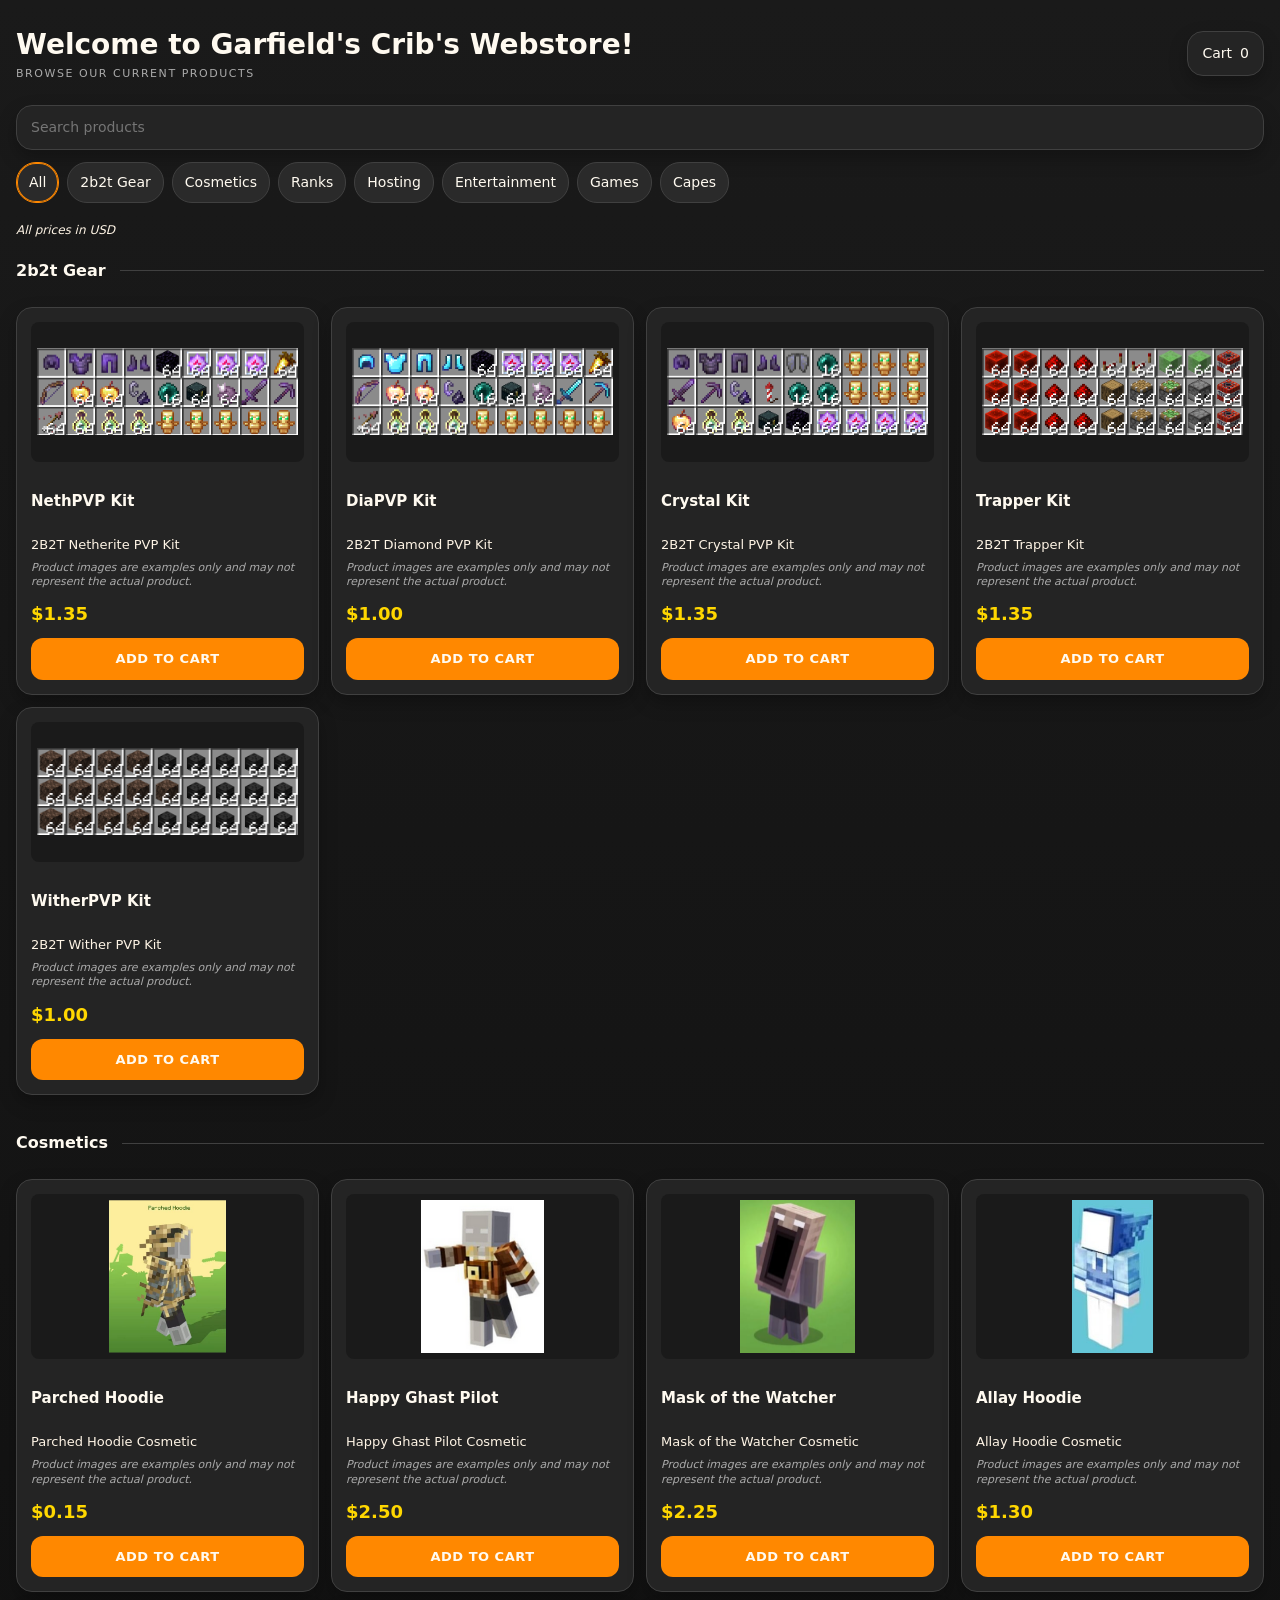
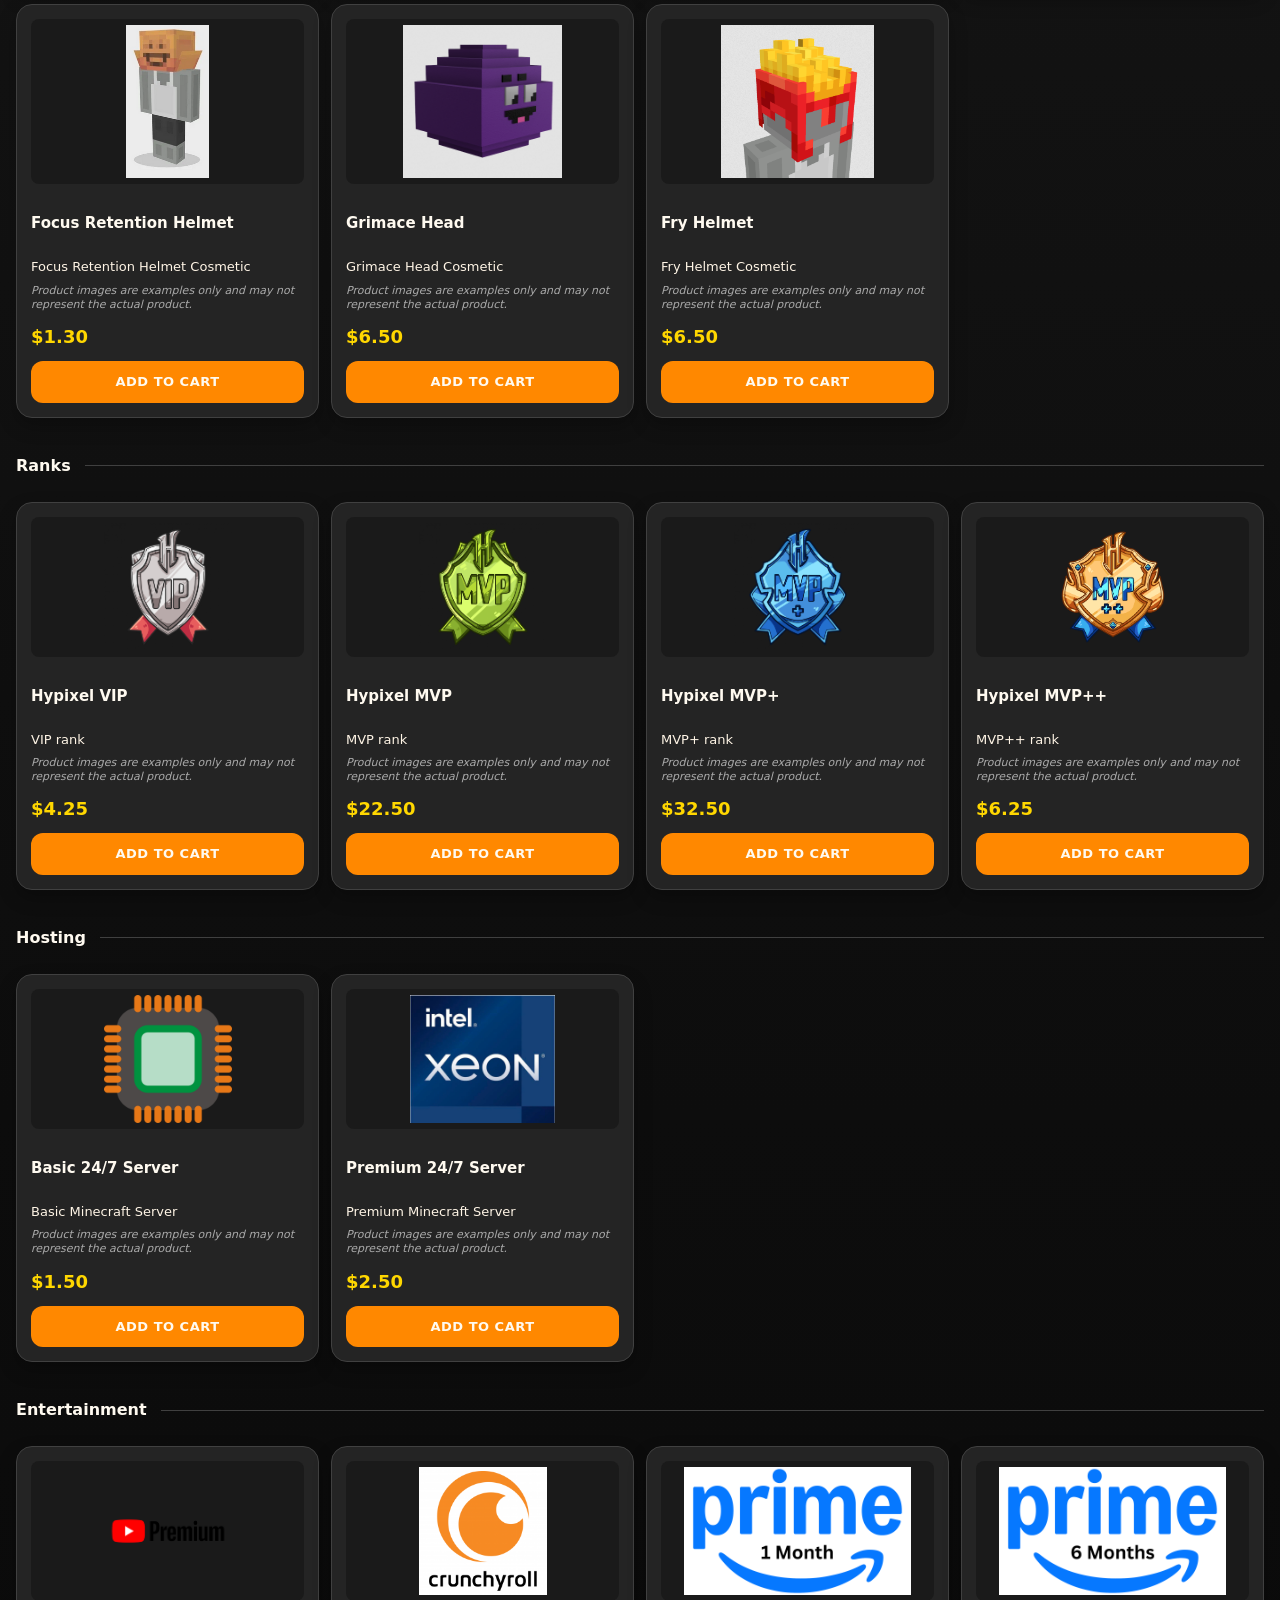
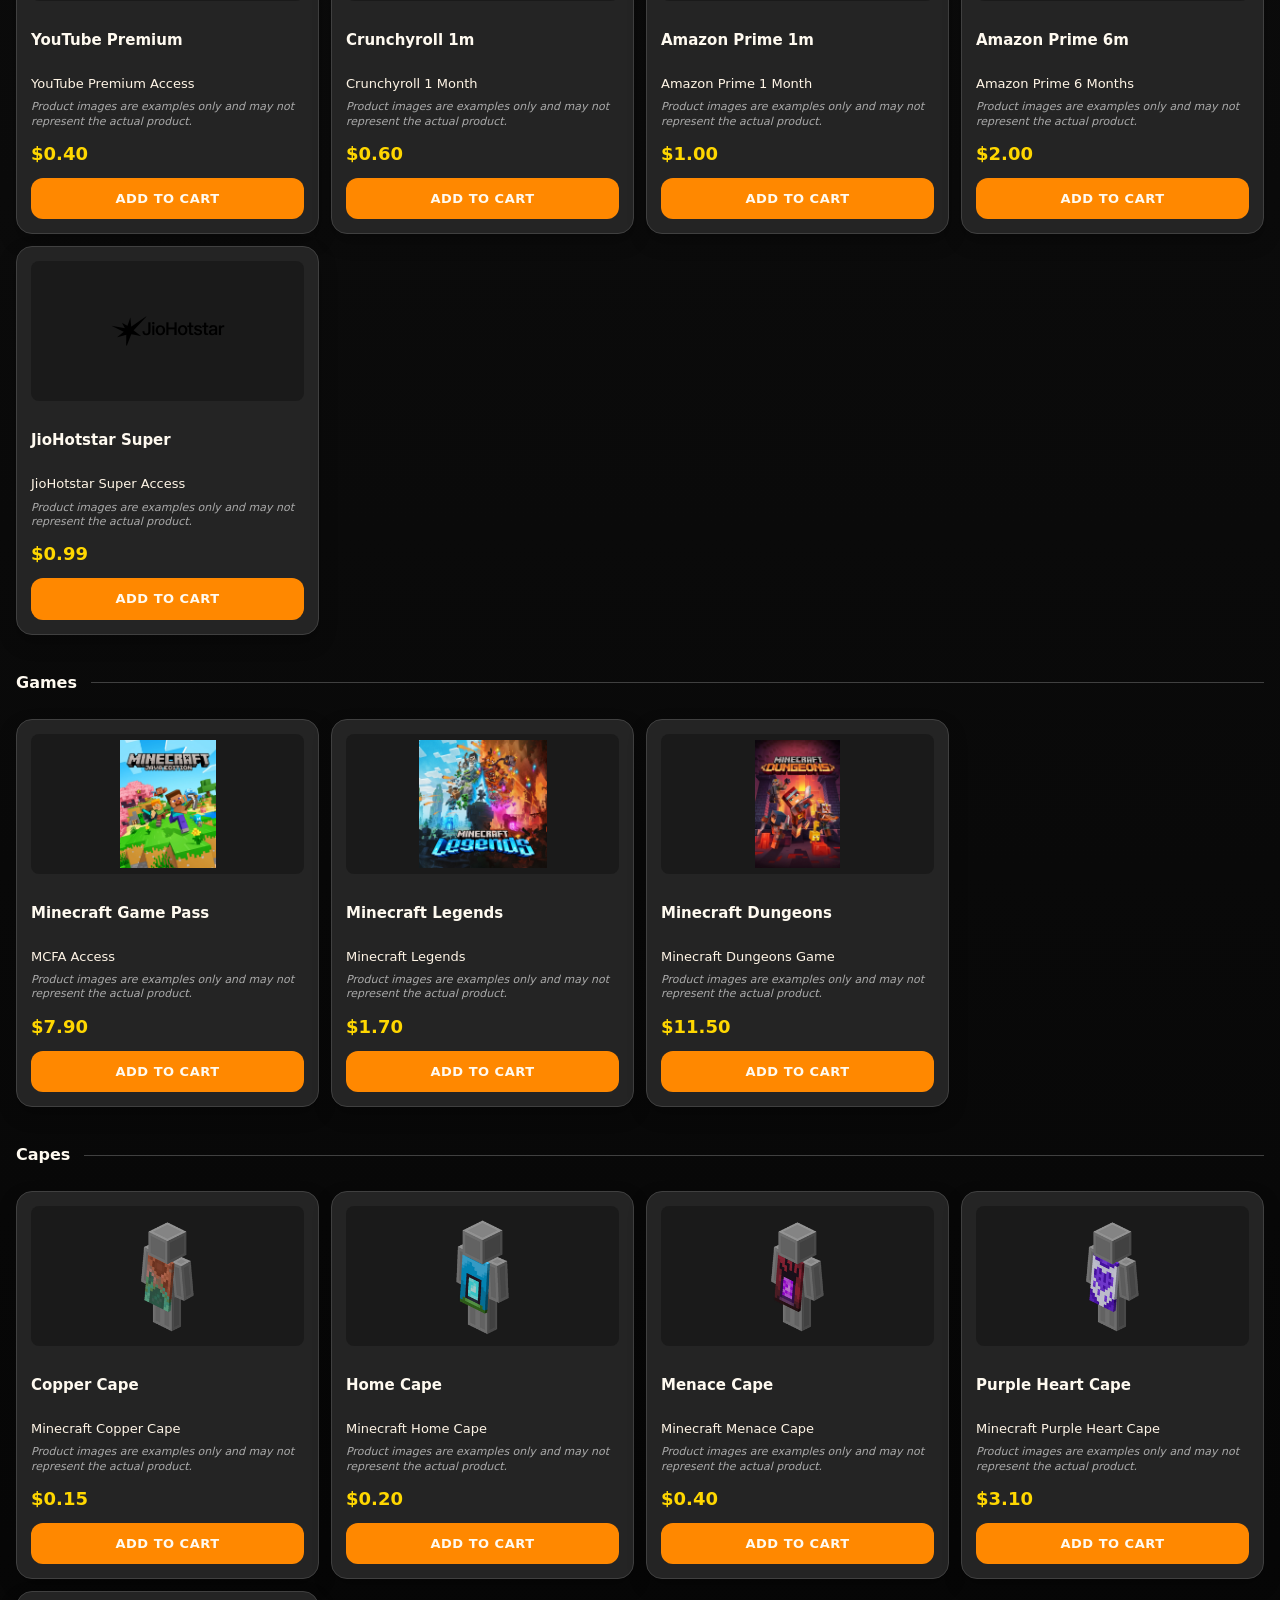
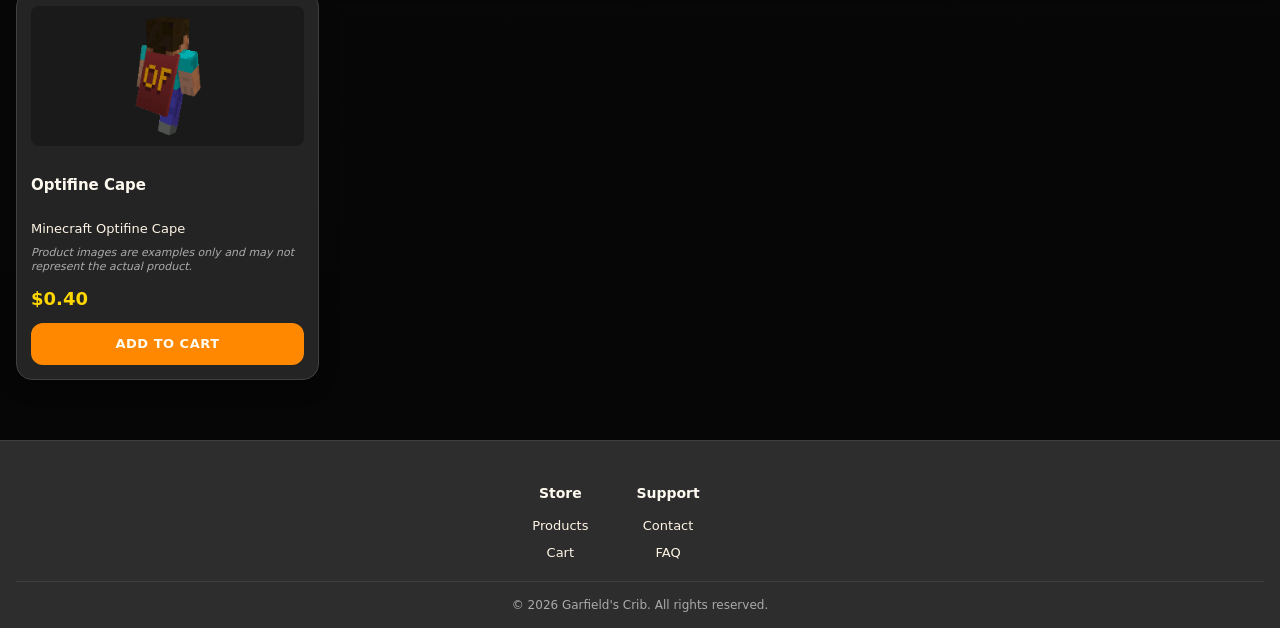
==== index.html @ 1a78ea37 "initial commit" ====
<!doctype html>
<html lang="en">
<head>
<meta charset="utf-8">
<meta name="viewport" content="width=device-width,initial-scale=1">
<title>Garfield's Crib Webstore</title>
<link rel="stylesheet" href="styles.css">
<script defer src="app.js"></script>
</head>
<body data-page="products">
<header class="top">
<div>
<h1>Welcome to Garfield's Crib's Webstore!</h1>
<p class="eyebrow">Browse Our Current Products</p>
</div>
<a class="btn" href="cart.html">Cart <span id="cartCount">0</span></a>
</header>
<main class="page">
<section class="controls">
<input id="q" type="search" placeholder="Search products">
<div id="cats" class="cats"></div>
</section>
<p class="currency-note">All prices in USD</p>
<section id="grid" class="grid"></section>
</main>
<footer class="footer">
<div class="footer-content">
<div class="footer-col">
<h3>Store</h3>
<a href="index.html">Products</a>
<a href="cart.html">Cart</a>
</div>
<div class="footer-col">
<h3>Support</h3>
<a href="contact.html">Contact</a>
<a href="faq.html">FAQ</a>
</div>
<div class="footer-col">
</div>
</div>
<div class="footer-bottom">
<p>&copy; 2026 Garfield's Crib. All rights reserved.</p>
</div>
</footer>
</body>
</html>
---- styles.css ----
:root {
  --orange: #FF8800;
  --orange-hot: #FFAA00;
  --amber: #FFD700;
  --cream: #FFFAF0;
  --cream-dark: #FFF5E6;
  --brown: #1A1A1A;
  --brown-mid: #2D2D2D;
  --brown-light: #404040;
  --ink: #0D0D0D;
  --card: #242424;
  --line: #404040;
  --text: var(--cream);
  --muted: #AAAAAA;
  --accent: var(--orange);
  --accent2: var(--amber);
  --shadow: 0 8px 18px #00000040;
}

* {
  box-sizing: border-box;
}

html, body {
  margin: 0;
  min-height: 100%;
}

body {
  font: 14px/1.5 system-ui, -apple-system, Segoe UI, Roboto, sans-serif;
  color: var(--text);
  background: linear-gradient(180deg, #1a1a1a 0, #0d0d0d 50%, #050505 100%);
  overflow-x: hidden;
}

a {
  color: inherit;
  text-decoration: none;
}

button, input {
  font: inherit;
}

body, body * {
  cursor: url('public/images/cursor.png') 0 0, auto;
}

.top, .page {
  width: min(1400px, calc(100% - 32px));
  margin: auto;
}

.top {
  display: flex;
  justify-content: space-between;
  gap: 12px;
  align-items: center;
  padding: 24px 0 12px;
}

.eyebrow, .meta {
  margin: 0;
  color: var(--muted);
  text-transform: uppercase;
  letter-spacing: .14em;
  font-size: 11px;
}

h1, h2, p {
  margin: 0;
}

.btn, input, .card, .panel {
  border: 1px solid var(--line);
  background: var(--card);
  box-shadow: var(--shadow);
  border-radius: 16px;
}

.btn, input {
  padding: 11px 14px;
}

.btn {
  display: inline-flex;
  align-items: center;
  gap: 8px;
  color: var(--cream);
}

.page {
  padding: 10px 0 28px;
}

.controls {
  display: grid;
  gap: 12px;
  margin-bottom: 18px;
}

.currency-note {
  color: var(--cream-dark);
  font-size: 12px;
  margin: 0 0 12px;
  font-style: italic;
}

input {
  width: 100%;
  outline: 0;
  color: var(--cream);
}

.cats {
  display: flex;
  gap: 8px;
  flex-wrap: wrap;
}

.chip {
  border: 1px solid var(--line);
  background: #2a2a2a;
  color: var(--cream);
  padding: 9px 12px;
  border-radius: 20px;
}

.chip.on {
  background: #2a2a2a;
  color: var(--cream);
  border-color: var(--orange);
  box-shadow: inset 0 0 0 1px var(--orange);
}

.grid {
  display: grid;
  grid-template-columns: 1fr;
  gap: 28px;
  width: 100%;
}

.category-section {
  display: grid;
  gap: 16px;
}

.category-header {
  display: flex;
  align-items: center;
  gap: 14px;
  padding: 8px 0;
}

.category-header h2 {
  font-size: 16px;
  font-weight: 700;
  color: var(--text);
  margin: 0;
  white-space: nowrap;
}

.category-bar {
  flex: 1;
  height: 1px;
  background: var(--line);
}

.category-grid {
  display: grid;
  grid-template-columns: repeat(4, 1fr);
  gap: 12px;
}

.card {
  min-height: 200px;
  padding: 14px;
  display: flex;
  flex-direction: column;
  gap: 11px;
  border-color: var(--brown-light);
}

.card-img {
  width: 100%;
  height: 140px;
  object-fit: contain;
  object-position: center;
  border-radius: 8px;
  margin-bottom: 4px;
  padding: 6px;
  background: #1a1a1a;
}

.cosmetics-card .card-img {
  height: 165px;
}

.tag {
  display: none;
}

.card h3, .title {
  font-size: 15px;
  font-weight: 600;
  line-height: 1.2;
  color: var(--cream);
}

.desc {
  color: var(--cream-dark);
  font-size: 13px;
  line-height: 1.4;
  flex-grow: 1;
}

.card-note {
  color: var(--muted);
  font-size: 11px;
  line-height: 1.3;
  font-style: italic;
  margin: -4px 0 0;
}

.row {
  display: flex;
  justify-content: space-between;
  gap: 10px;
  align-items: center;
  margin-top: auto;
}

.price, .subtotal {
  font-size: 18px;
  font-weight: 700;
  color: var(--amber);
}

.primary, .ghost {
  border: 0;
  border-radius: 12px;
  font-weight: 600;
  font-size: 13px;
  transition: all 0.2s;
}

.primary {
  background: var(--orange);
  color: var(--cream);
  padding: 11px 16px;
  width: 100%;
  text-transform: uppercase;
  letter-spacing: 0.5px;
}

.primary:hover {
  background: var(--orange-hot);
}

.ghost {
  background: transparent;
  color: var(--cream-dark);
  padding: 8px 12px;
  font-size: 13px;
}

.cart-list {
  display: grid;
  gap: 12px;
  margin-top: 14px;
}

.item {
  display: grid;
  gap: 10px;
  padding: 14px;
  border: 1px solid var(--line);
  border-radius: 16px;
  background: #2a2a2a;
}

.item-top, .foot {
  display: flex;
  justify-content: space-between;
  gap: 10px;
  align-items: center;
}

.qty {
  display: flex;
  align-items: center;
  gap: 8px;
}

.qty button {
  width: 28px;
  height: 28px;
  padding: 0;
  border-radius: 999px;
  border: 1px solid var(--line);
  background: #1a1a1a;
  color: var(--cream);
}

.foot {
  margin-top: 16px;
  padding-top: 16px;
  border-top: 1px solid var(--line);
}

.empty {
  padding: 18px;
  border: 1px dashed var(--line);
  border-radius: 16px;
  color: var(--cream-dark);
  text-align: center;
}

.footer {
  background: var(--brown-mid);
  border-top: 1px solid var(--line);
  margin-top: 32px;
  padding: 28px 0 14px;
}

.footer-content {
  width: min(1400px, calc(100% - 32px));
  margin: 0 auto 18px;
  display: flex;
  justify-content: center;
  gap: 48px;
  flex-wrap: wrap;
}

.footer-col {
  display: flex;
  flex-direction: column;
  gap: 8px;
  text-align: center;
  align-items: center;
}

.footer-col h3 {
  font-size: 14px;
  font-weight: 700;
  color: var(--cream);
  margin-bottom: 4px;
}

.footer-col a {
  color: var(--cream-dark);
  text-decoration: none;
  font-size: 13px;
}

.footer-col a:hover {
  color: var(--cream);
}

.footer-bottom {
  width: min(1400px, calc(100% - 32px));
  margin: 0 auto;
  padding-top: 14px;
  border-top: 1px solid var(--line);
  text-align: center;
  color: var(--muted);
  font-size: 12px;
}

@media (max-width: 960px) {
  .category-grid {
    grid-template-columns: repeat(3, 1fr);
  }
}

@media (max-width: 700px) {
  .top, .page {
    width: calc(100% - 20px);
  }

  .top {
    align-items: flex-start;
    flex-direction: column;
    padding: 18px 0 10px;
  }

  .btn {
    width: 100%;
    justify-content: center;
  }

  .controls {
    margin-bottom: 14px;
  }

  .cats {
    gap: 6px;
  }

  .chip {
    padding: 8px 10px;
  }

  .category-grid {
    grid-template-columns: 2fr;
  }

  .card {
    min-height: 0;
  }

  .item {
    padding: 12px;
  }

  .item-top, .foot {
    flex-direction: column;
    align-items: flex-start;
  }

  .qty {
    width: 100%;
    justify-content: space-between;
  }

  .qty button {
    width: 32px;
    height: 32px;
  }

  .foot .primary {
    width: 100%;
  }

  .footer-content {
    gap: 16px;
  }

  .footer-col h3 {
    font-size: 13px;
  }

  .footer-col a {
    font-size: 12px;
  }
}

@media (max-width: 420px) {
  body {
    font-size: 13px;
  }

  .page {
    padding: 8px 0 22px;
  }

  .eyebrow, .meta {
    letter-spacing: .12em;
  }

  .btn, input, .card, .panel, .item, .chip {
    border-radius: 10px;
  }

  input {
    padding: 10px 12px;
  }

  .card {
    padding: 14px;
  }

  .price, .subtotal {
    font-size: 17px;
  }
}
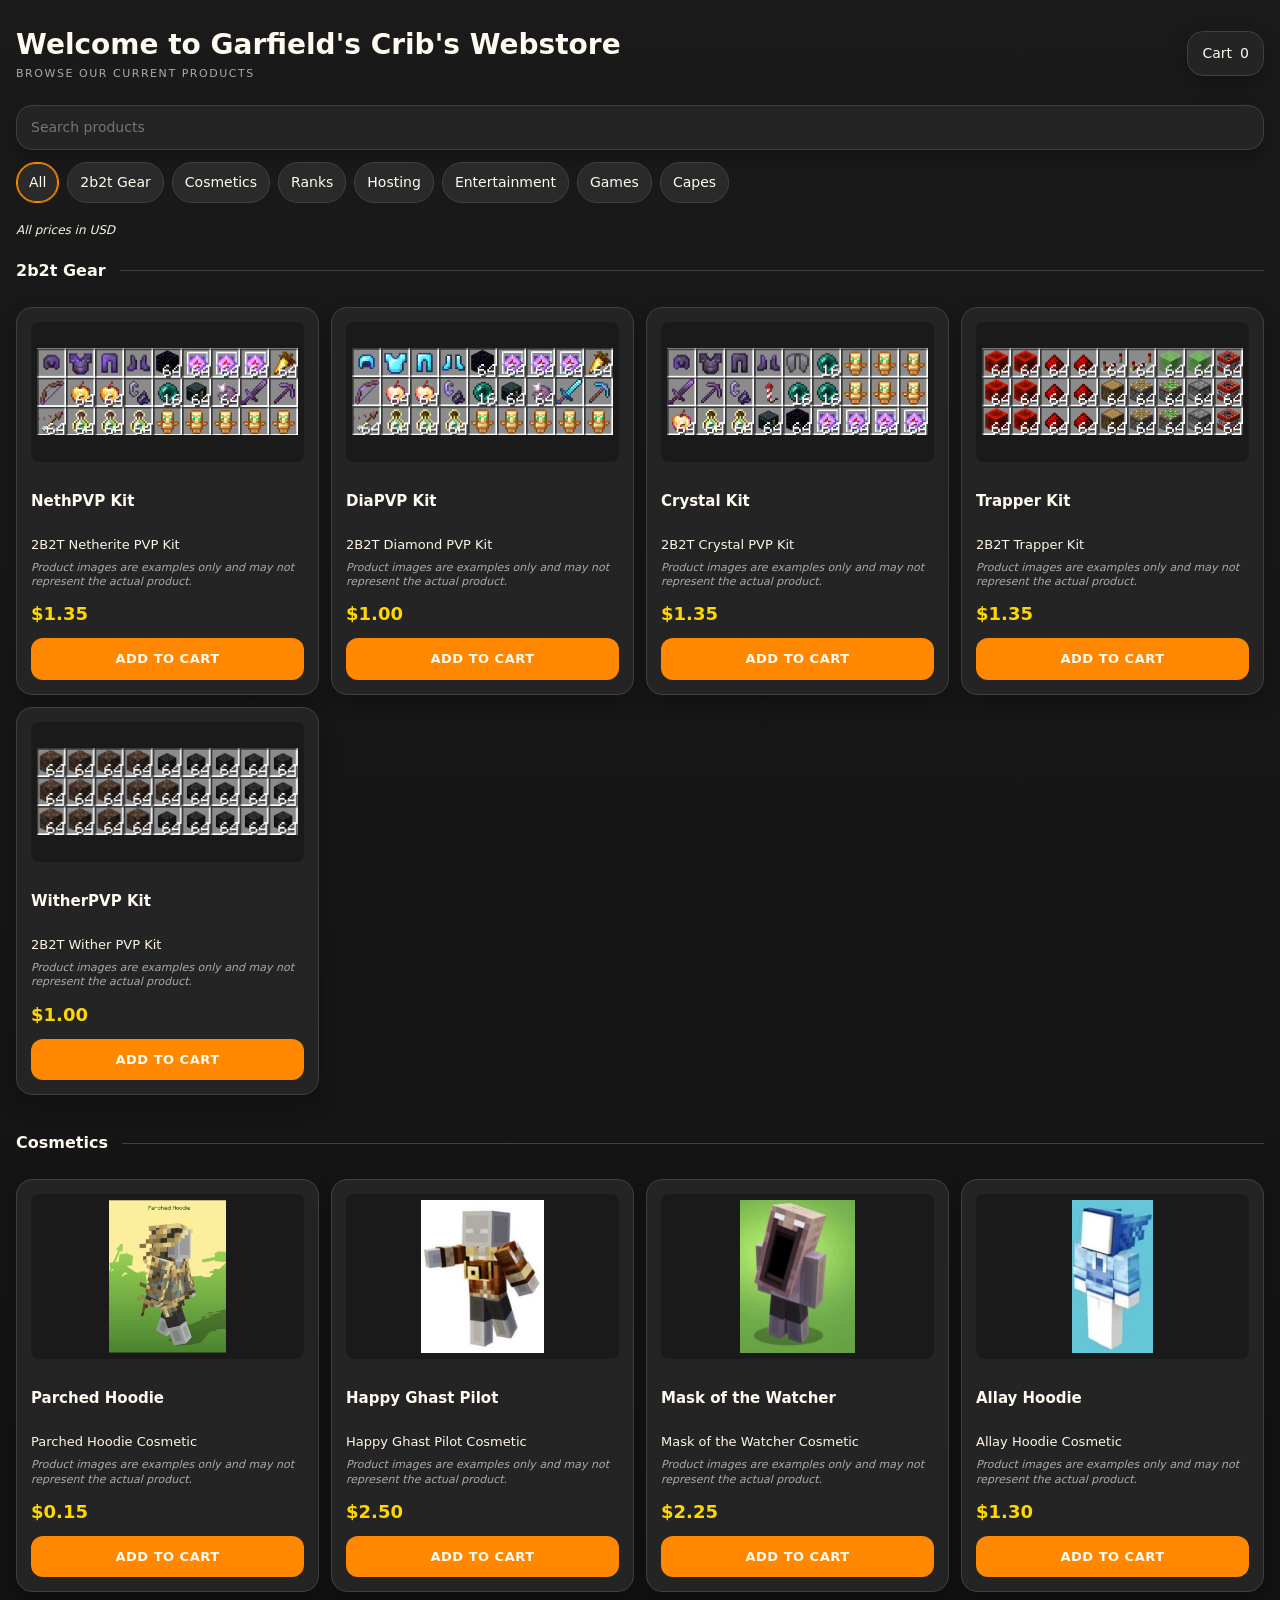
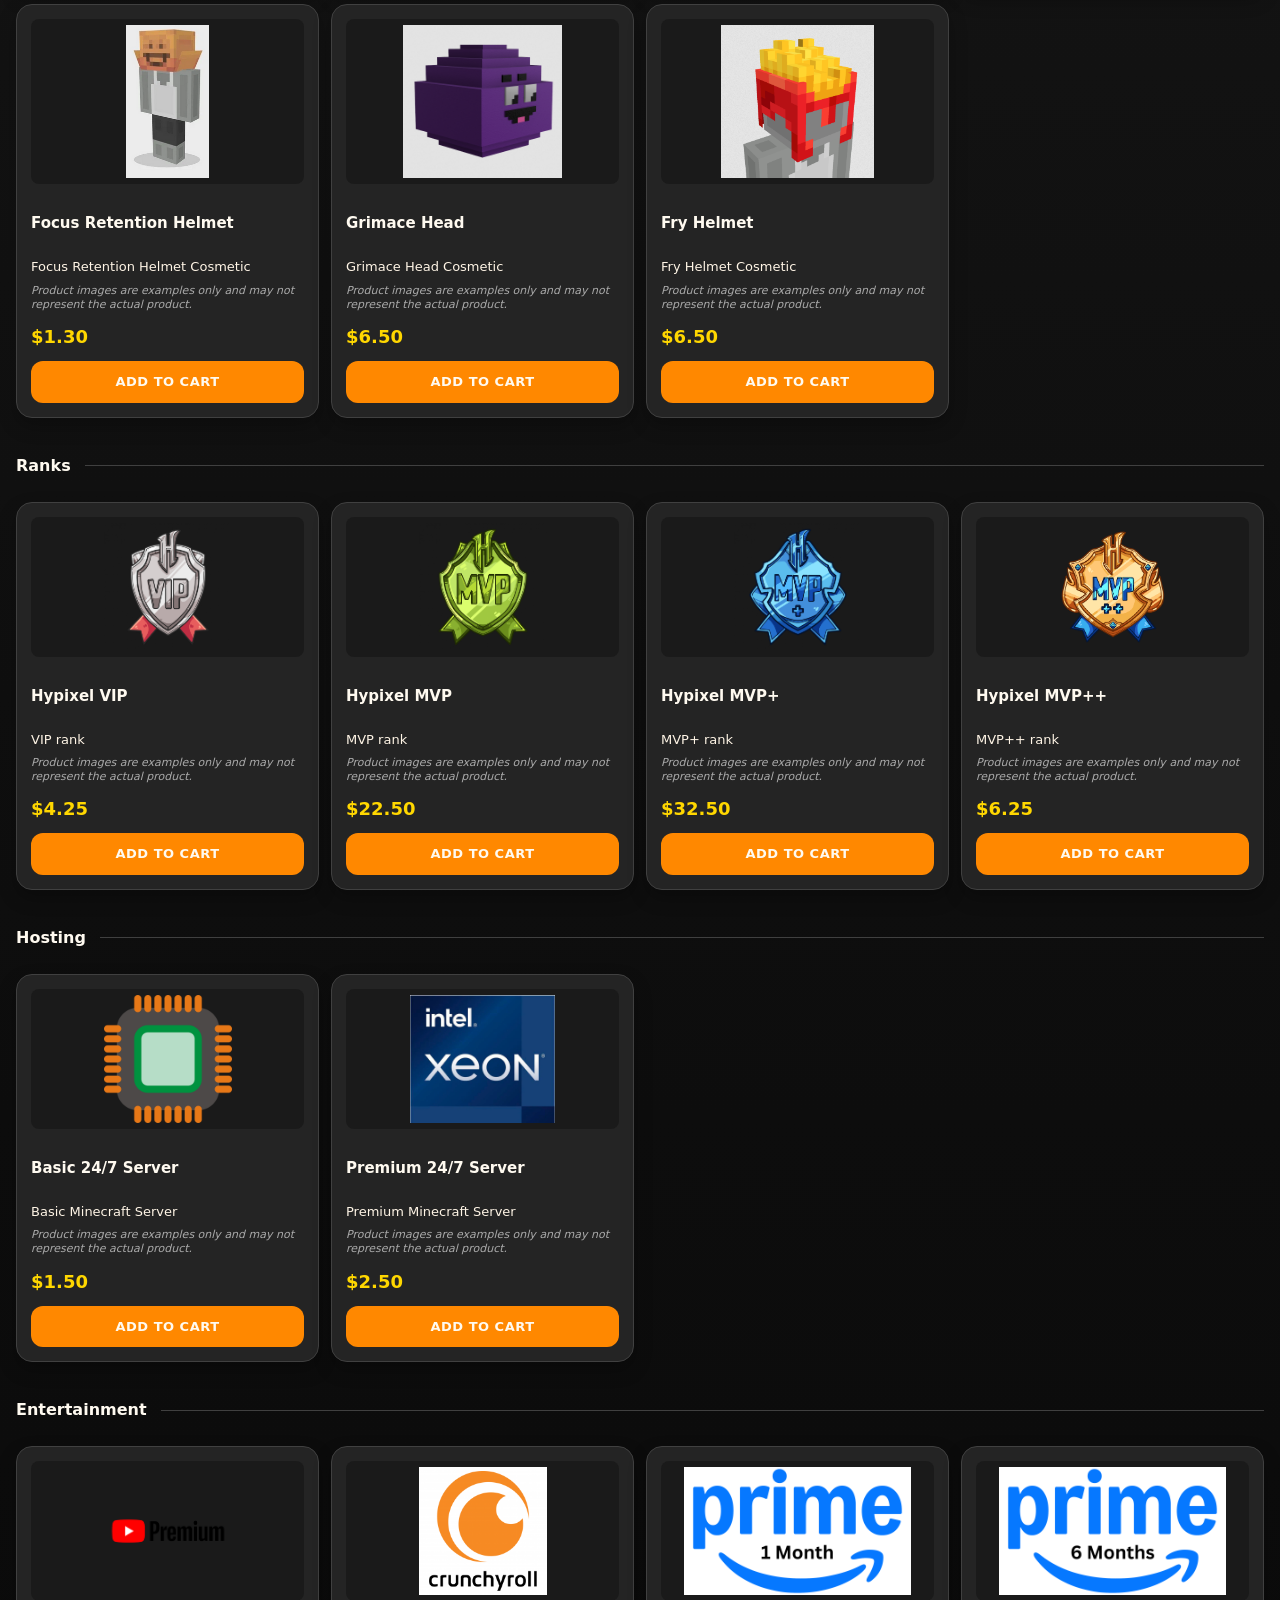
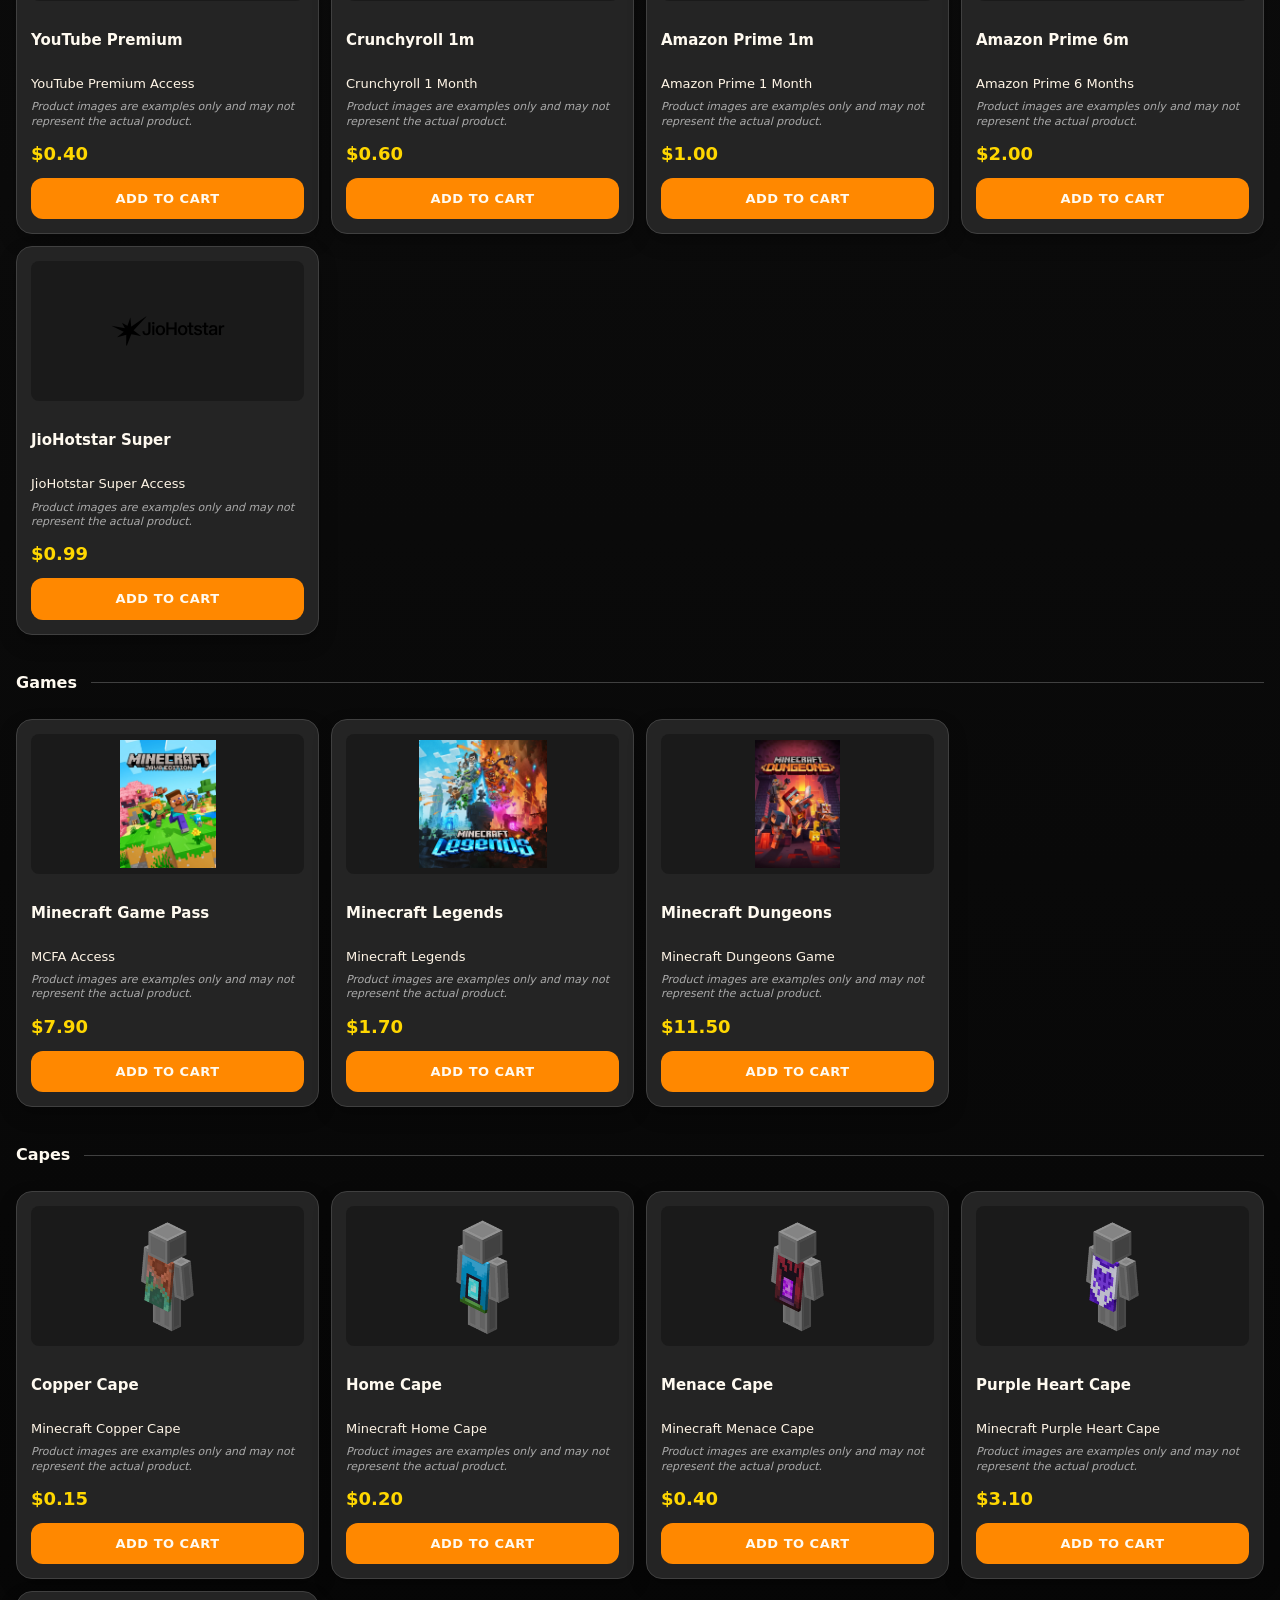
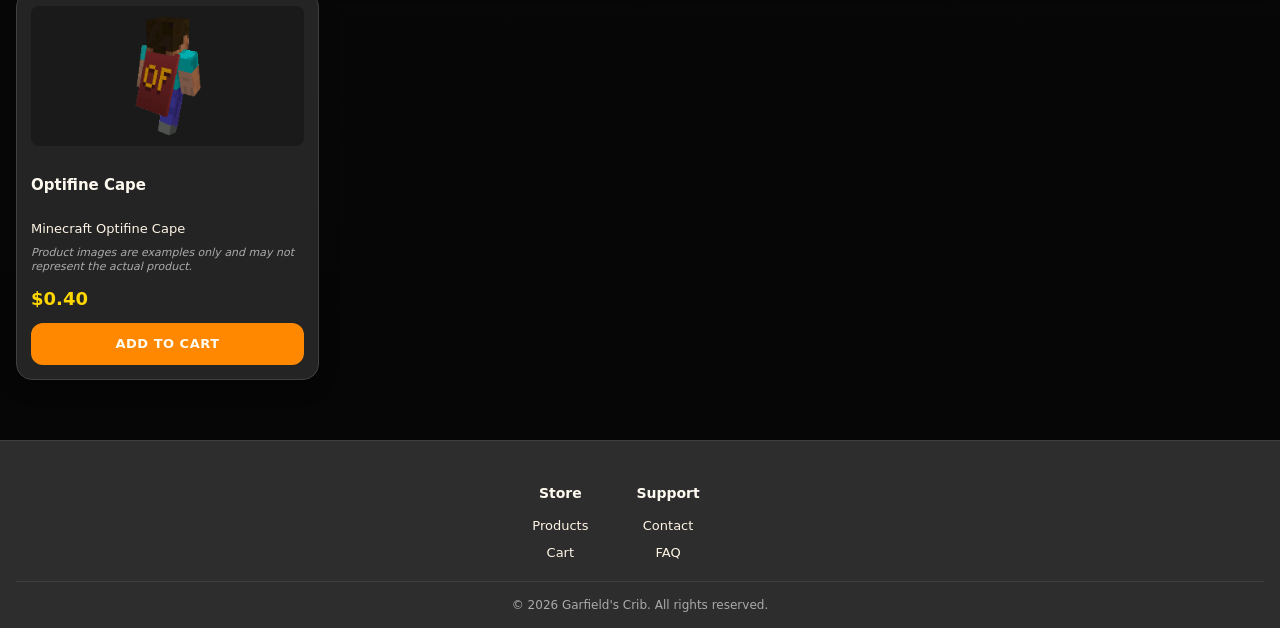
==== commit 42ce16b3: "DWADWA" ====
--- a/index.html
+++ b/index.html
@@ -10,7 +10,7 @@
 <body data-page="products">
 <header class="top">
 <div>
-<h1>Welcome to Garfield's Crib's Webstore!</h1>
+<h1>Welcome to Garfield's Crib's Webstore</h1>
 <p class="eyebrow">Browse Our Current Products</p>
 </div>
 <a class="btn" href="cart.html">Cart <span id="cartCount">0</span></a>
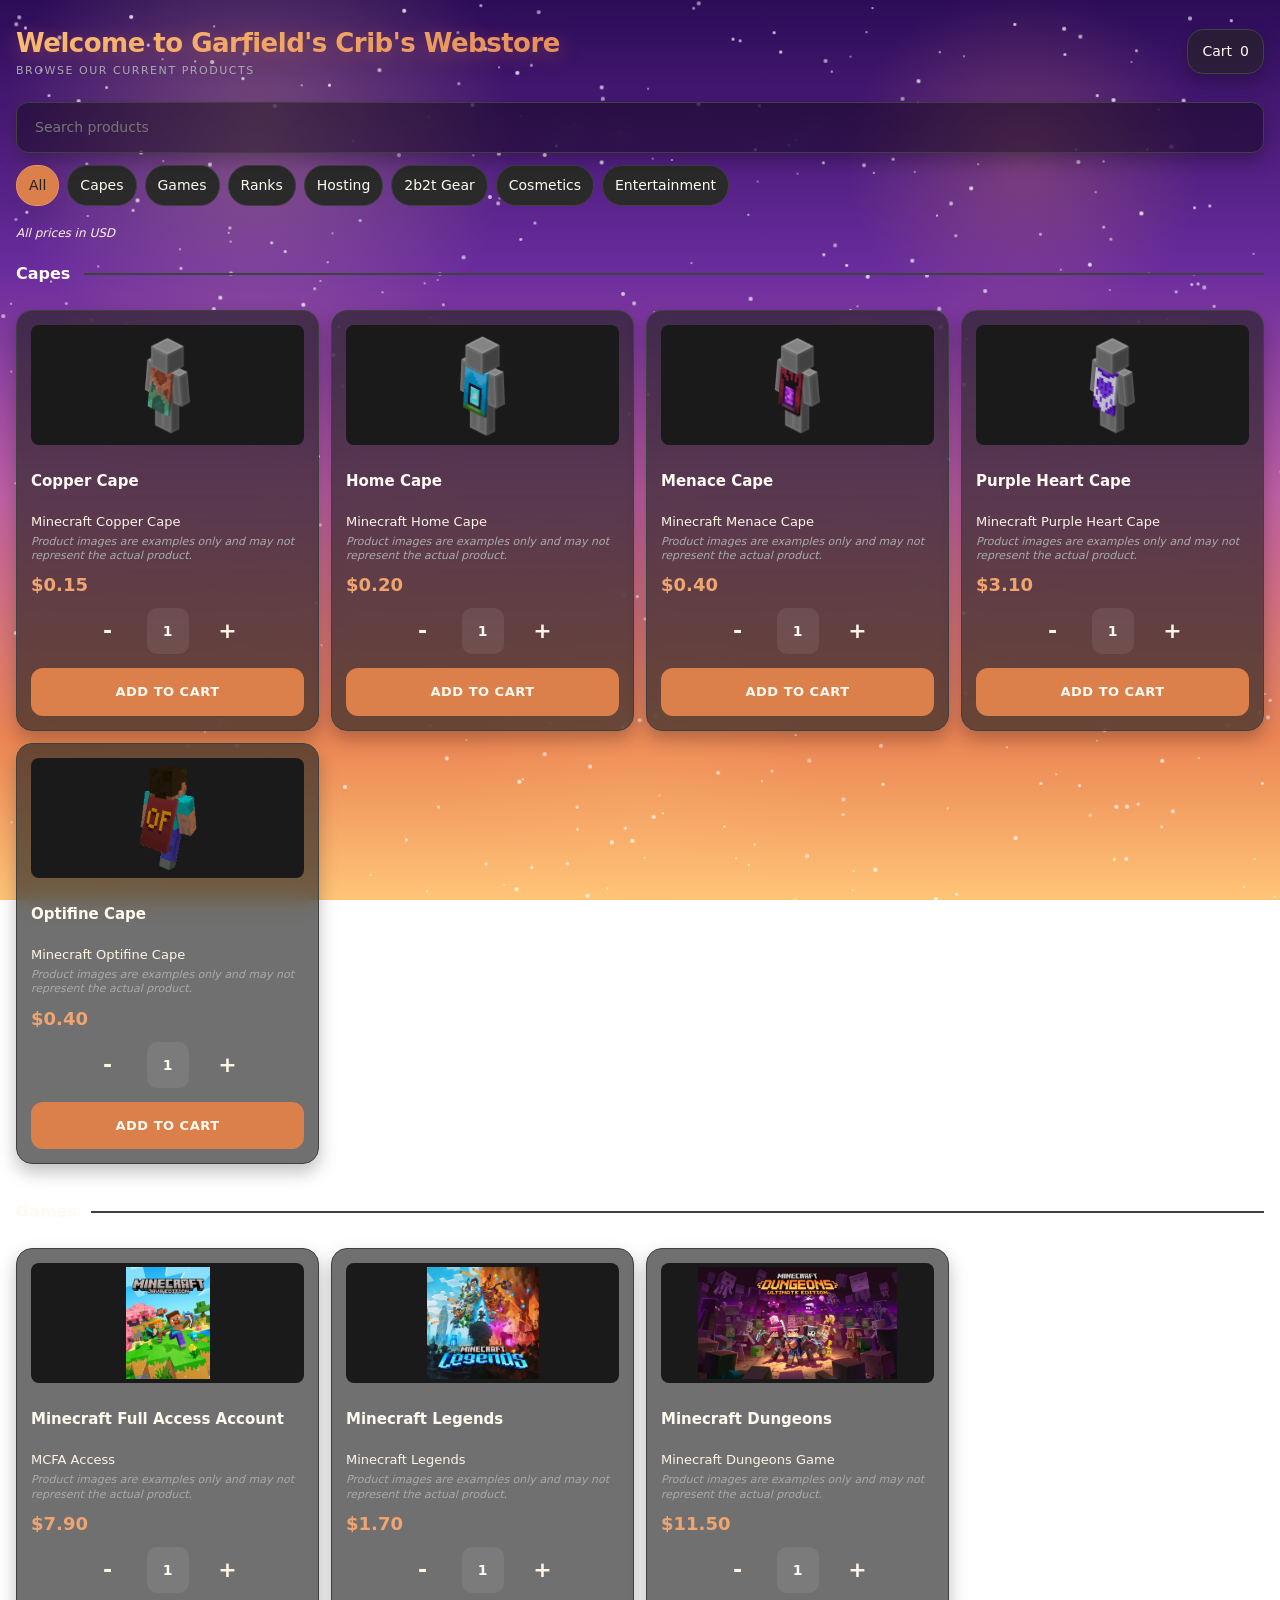
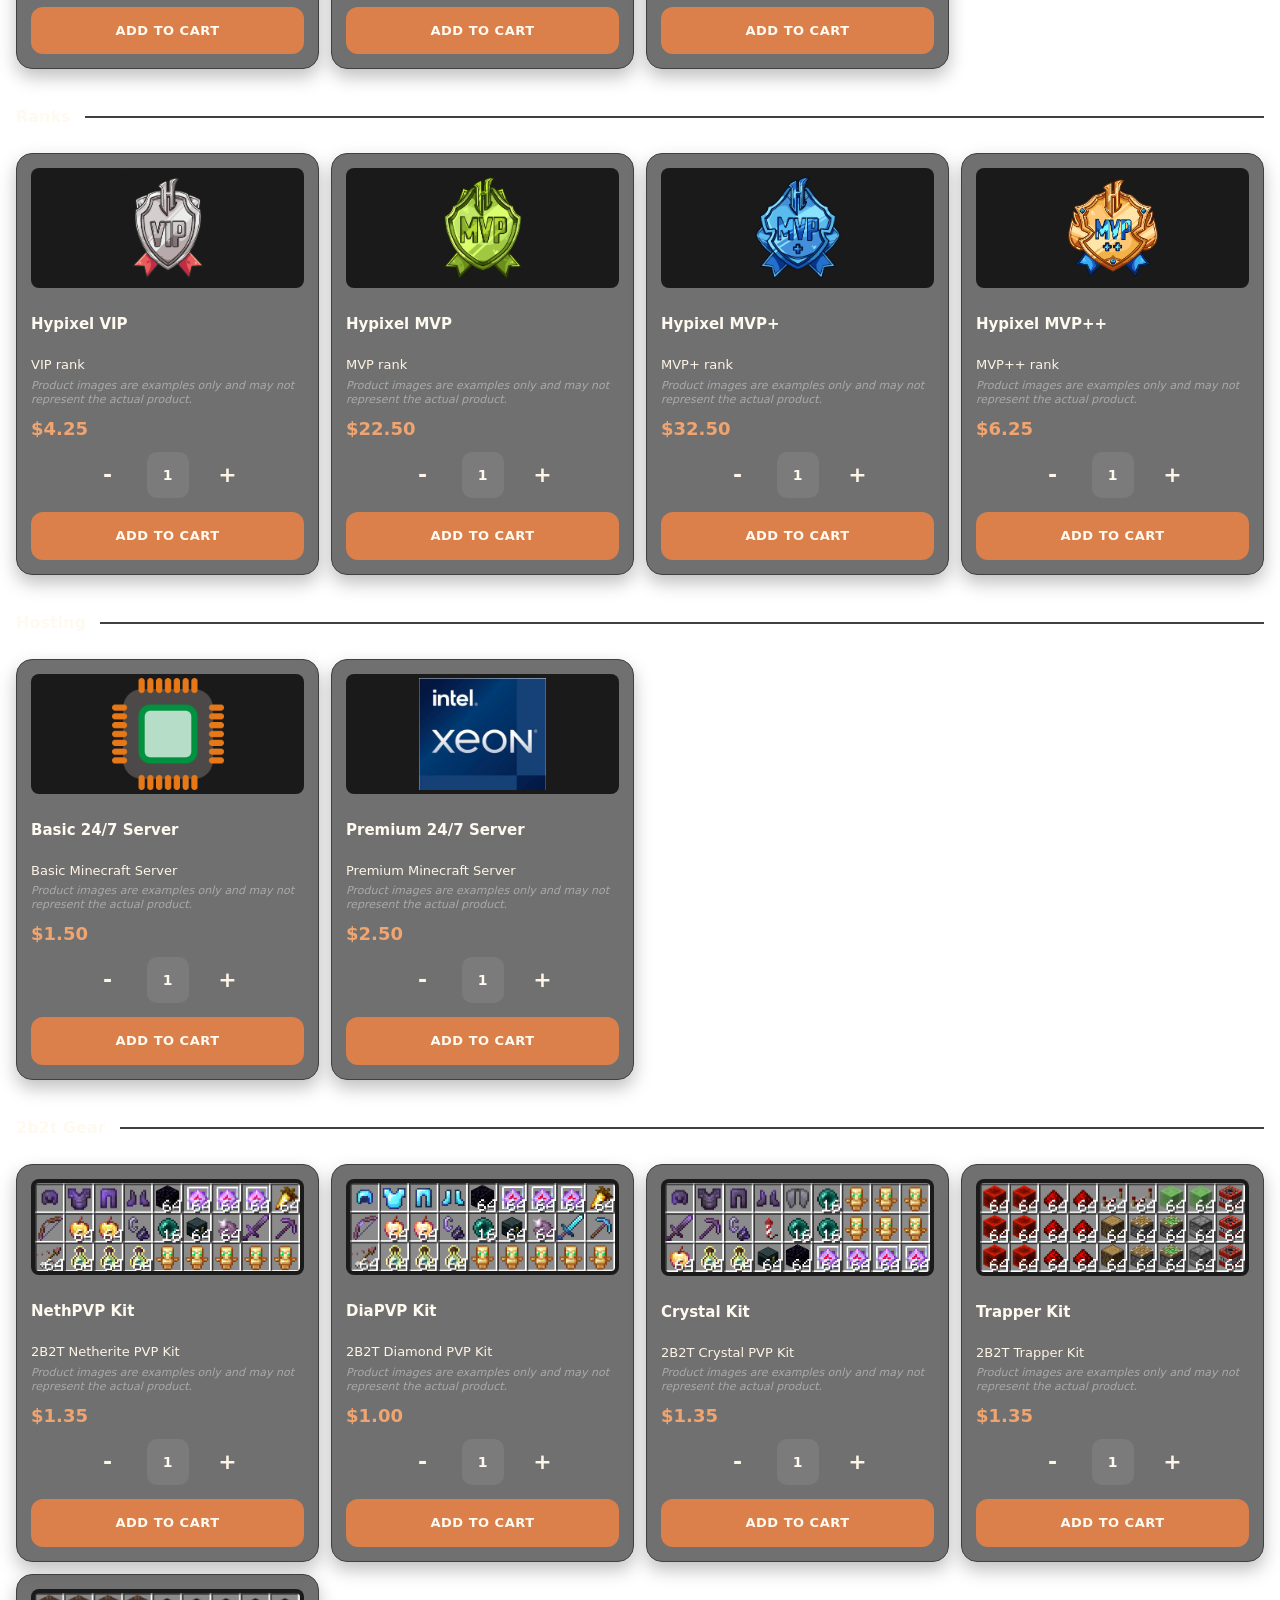
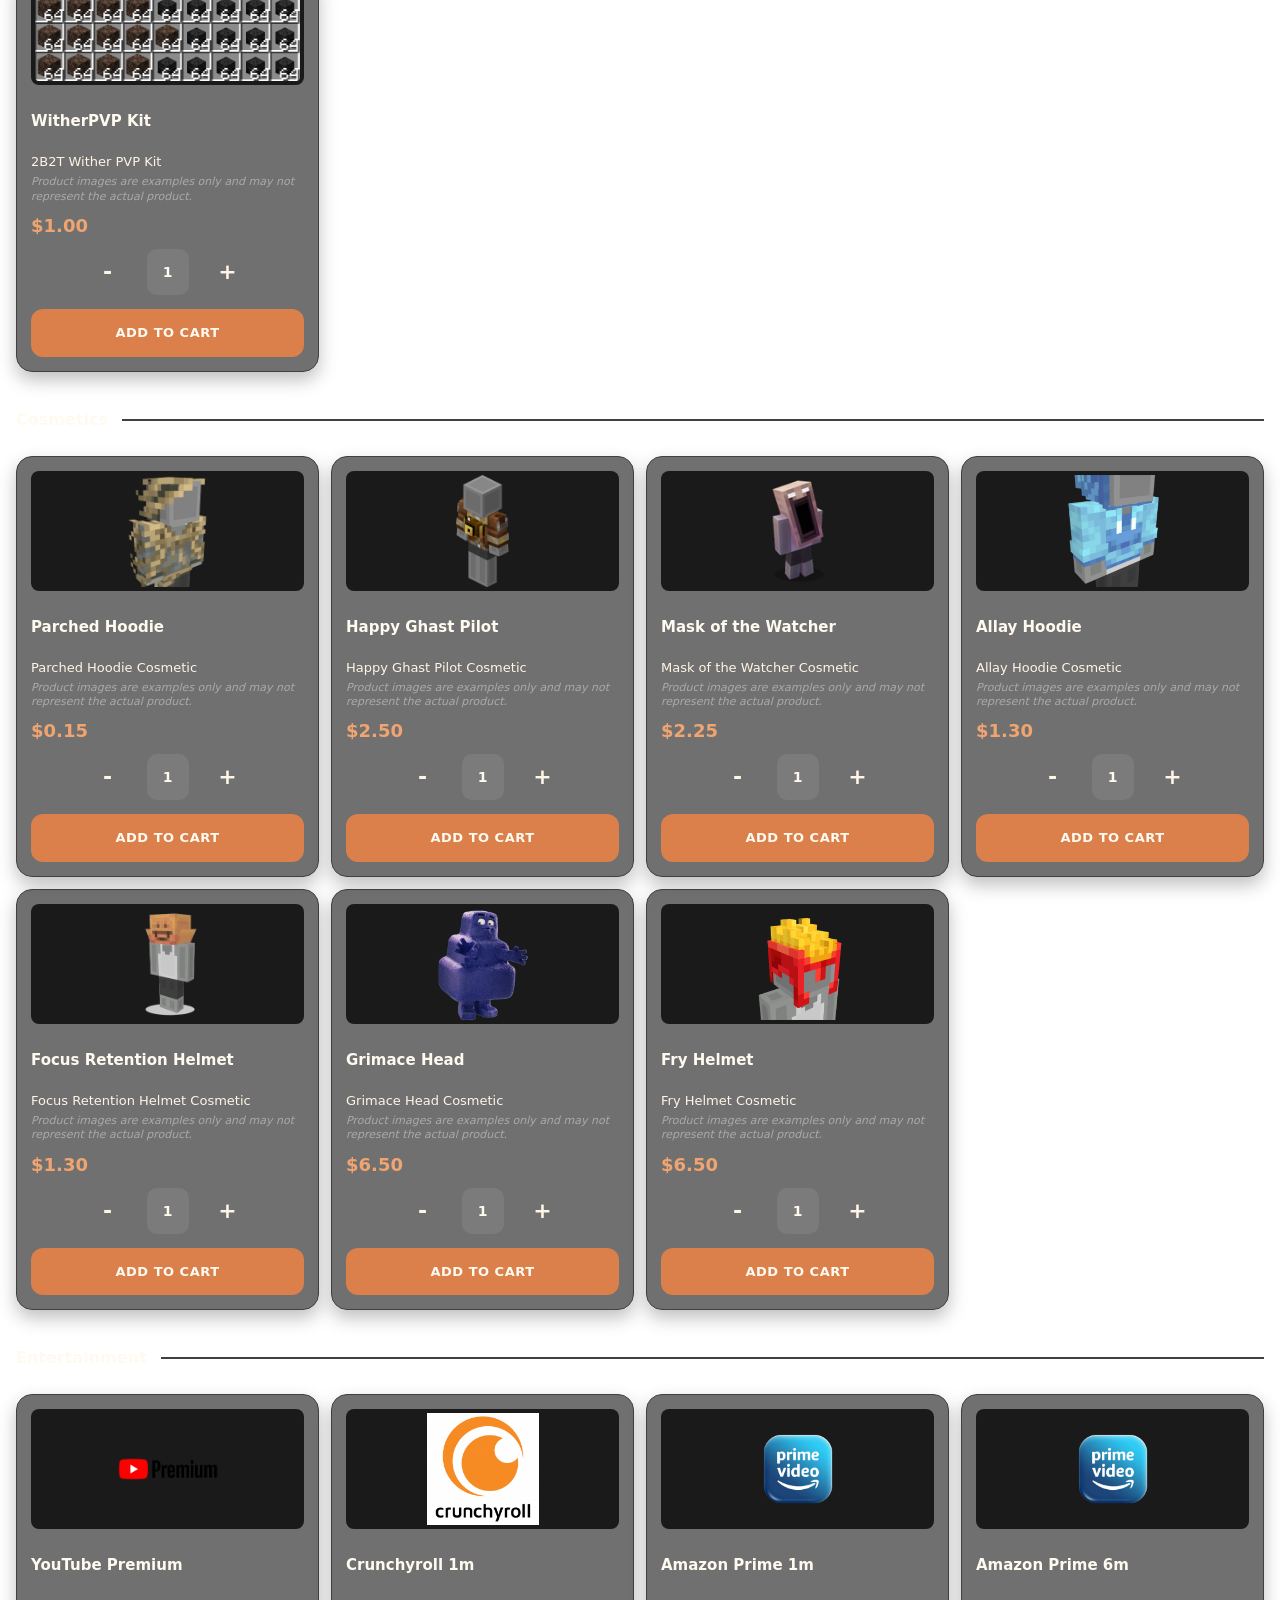
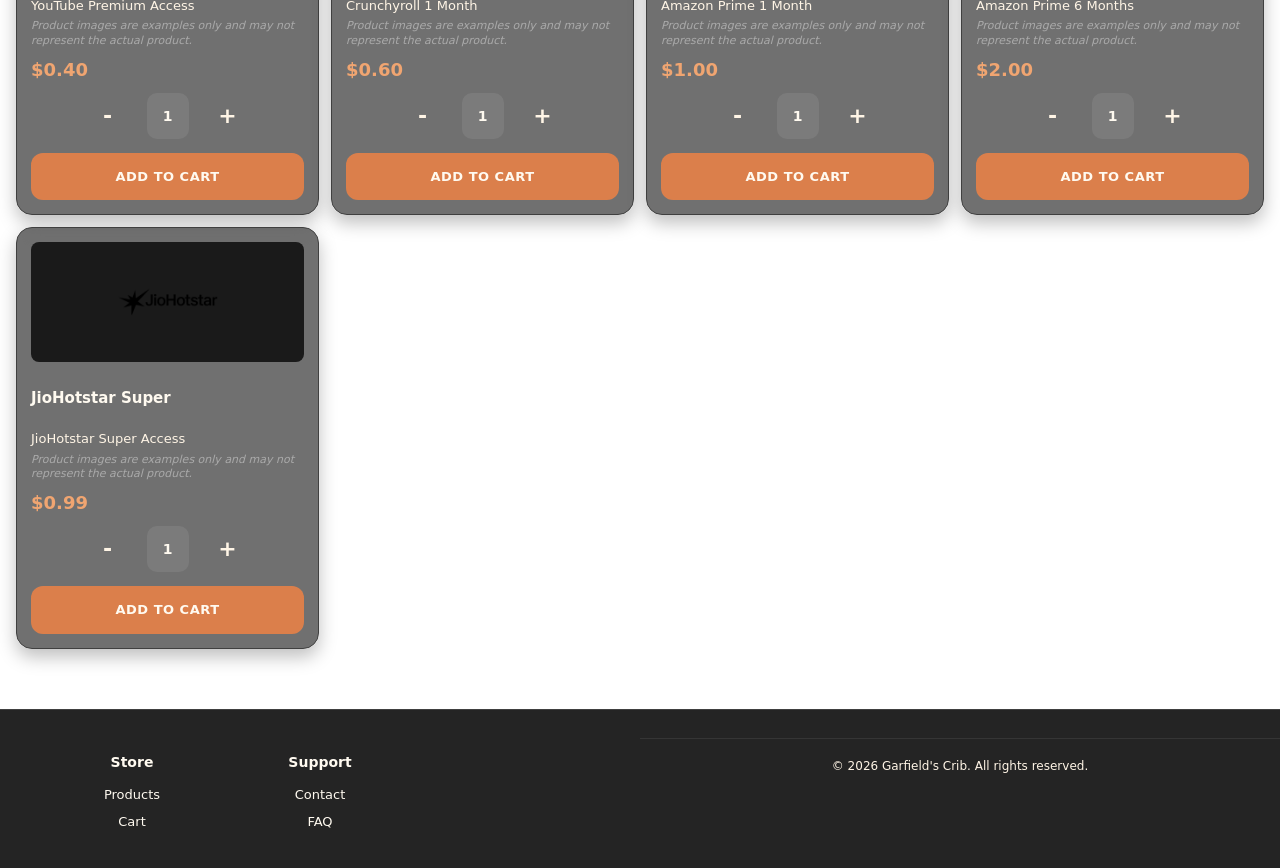
==== commit f1368444: "wdawdwad" ====
--- a/index.html
+++ b/index.html
@@ -13,11 +13,11 @@
 <h1>Welcome to Garfield's Crib's Webstore</h1>
 <p class="eyebrow">Browse Our Current Products</p>
 </div>
-<a class="btn" href="cart.html">Cart <span id="cartCount">0</span></a>
+<a class="btn cart-btn" href="cart.html">Cart <span id="cartCount">0</span></a>
 </header>
 <main class="page">
 <section class="controls">
-<input id="q" type="search" placeholder="Search products">
+<input id="q" type="search" placeholder="Search products" autocomplete="off">
 <div id="cats" class="cats"></div>
 </section>
 <p class="currency-note">All prices in USD</p>
--- a/styles.css
+++ b/styles.css
@@ -1,7 +1,7 @@
 :root {
-  --orange: #FF8800;
-  --orange-hot: #FFAA00;
-  --amber: #FFD700;
+  --orange: #db7f4b;
+  --orange-hot: #e89460;
+  --amber: #f0a571;
   --cream: #FFFAF0;
   --cream-dark: #FFF5E6;
   --brown: #1A1A1A;
@@ -12,13 +12,28 @@
   --line: #404040;
   --text: var(--cream);
   --muted: #AAAAAA;
-  --accent: var(--orange);
-  --accent2: var(--amber);
+  --accent: #48288c;
+  --accent2: #db7f4b;
   --shadow: 0 8px 18px #00000040;
+}
+
+::-webkit-scrollbar {
+  width: 10px;
+}
+::-webkit-scrollbar-track {
+  background: var(--brown);
+}
+::-webkit-scrollbar-thumb {
+  background: var(--brown-light);
+  border-radius: 5px;
+}
+::-webkit-scrollbar-thumb:hover {
+  background: var(--orange);
 }
 
 * {
   box-sizing: border-box;
+  -webkit-user-drag: none;
 }
 
 html, body {
@@ -27,10 +42,40 @@
 }
 
 body {
+  display: flex;
+  flex-direction: column;
+  min-height: 100vh;
   font: 14px/1.5 system-ui, -apple-system, Segoe UI, Roboto, sans-serif;
   color: var(--text);
-  background: linear-gradient(180deg, #1a1a1a 0, #0d0d0d 50%, #050505 100%);
+  position: relative;
+  -webkit-user-select: none;
+  user-select: none;
+  background-image:
+    radial-gradient(circle at 20% 15%, rgba(255, 206, 153, 0.28), transparent 20%),
+    radial-gradient(circle at 80% 18%, rgba(255, 170, 95, 0.22), transparent 14%),
+    radial-gradient(circle at 50% 90%, rgba(255, 190, 115, 0.16), transparent 18%),
+    linear-gradient(180deg, #2c0c57 0%, #6a2c9d 30%, #be5fa4 55%, #eb8554 82%, #ffc577 100%);
+  background-repeat: no-repeat, no-repeat, no-repeat, no-repeat;
+  background-size: auto, auto, auto, cover;
+  background-position: center center, center center, center center, center center;
+  background-attachment: fixed;
   overflow-x: hidden;
+}
+
+#bgDots {
+  position: fixed;
+  inset: 0;
+  pointer-events: none;
+  z-index: -1;
+}
+
+.bg-dot {
+  position: absolute;
+  border-radius: 50%;
+  background: rgba(255,255,255,0.85);
+  mix-blend-mode: screen;
+  filter: blur(0.5px);
+  will-change: transform, opacity;
 }
 
 a {
@@ -42,21 +87,47 @@
   font: inherit;
 }
 
-body, body * {
-  cursor: url('public/images/cursor.png') 0 0, auto;
-}
-
 .top, .page {
   width: min(1400px, calc(100% - 32px));
   margin: auto;
 }
 
+main {
+  flex: 1;
+}
+
 .top {
   display: flex;
   justify-content: space-between;
   gap: 12px;
   align-items: center;
   padding: 24px 0 12px;
+}
+
+.header-start {
+  display: flex;
+  align-items: center;
+  gap: 12px;
+}
+
+.back-link {
+  display: inline-flex;
+  align-items: center;
+  justify-content: center;
+  width: 42px;
+  height: 42px;
+  border-radius: 16px;
+  border: 1px solid var(--line);
+  color: #ffffff;
+  background: var(--card);
+  text-decoration: none;
+  font-size: 18px;
+  transition: background 0.2s, transform 0.2s;
+}
+
+.back-link:hover {
+  background: rgba(255,255,255,0.1);
+  transform: translateX(-1px);
 }
 
 .eyebrow, .meta {
@@ -71,11 +142,65 @@
   margin: 0;
 }
 
+h1 {
+  font-size: 26px;
+  font-weight: 800;
+  background: linear-gradient(135deg, #ffc577, var(--orange-hot), #ffc577);
+  background-size: 200% auto;
+  -webkit-background-clip: text;
+  background-clip: text;
+  color: transparent;
+  text-shadow: 0px 4px 20px rgba(219, 127, 75, 0.4);
+  letter-spacing: -0.5px;
+  animation: shine 4s linear infinite;
+}
+
+@keyframes shine {
+  to { background-position: 200% center; }
+}
+
 .btn, input, .card, .panel {
   border: 1px solid var(--line);
-  background: var(--card);
+  background: rgba(36, 36, 36, 0.65);
+  backdrop-filter: blur(12px);
+  -webkit-backdrop-filter: blur(12px);
   box-shadow: var(--shadow);
   border-radius: 16px;
+  transition: all 0.3s cubic-bezier(0.175, 0.885, 0.32, 1.275);
+}
+
+.card:hover {
+  transform: translateY(-6px);
+  box-shadow: 0 16px 32px rgba(0,0,0,0.5);
+  border-color: var(--orange);
+}
+
+.panel {
+  width: min(980px, 100%);
+  margin: 0 auto 24px;
+  padding: 24px;
+}
+
+.panel h2 {
+  margin: 0 0 18px;
+  font-size: 24px;
+  color: var(--cream);
+}
+
+.faq-item {
+  margin-bottom: 18px;
+}
+
+.faq-item h3 {
+  margin: 0 0 8px;
+  font-size: 16px;
+  color: var(--cream);
+}
+
+.faq-item p {
+  margin: 0;
+  color: var(--cream-dark);
+  line-height: 1.6;
 }
 
 .btn, input {
@@ -109,7 +234,18 @@
 input {
   width: 100%;
   outline: 0;
-  color: var(--cream);
+  color: var(--text);
+  padding: 14px 18px;
+  background: rgba(0, 0, 0, 0.4);
+  border: 1px solid var(--line);
+  border-radius: 12px;
+  transition: all 0.3s ease;
+}
+
+input:focus {
+  border-color: var(--orange);
+  background: rgba(0, 0, 0, 0.6);
+  box-shadow: 0 0 0 4px rgba(219, 127, 75, 0.2);
 }
 
 .cats {
@@ -124,13 +260,32 @@
   color: var(--cream);
   padding: 9px 12px;
   border-radius: 20px;
+  cursor: pointer;
+  transition: background 0.2s, color 0.2s, transform 0.2s;
+}
+
+.chip:hover {
+  background: rgba(219, 127, 75, 0.16);
+  color: var(--cream);
+  transform: translateY(-1px);
 }
 
 .chip.on {
-  background: #2a2a2a;
-  color: var(--cream);
-  border-color: var(--orange);
-  box-shadow: inset 0 0 0 1px var(--orange);
+  background: var(--orange);
+  border-color: var(--orange-hot);
+  color: var(--card);
+  animation: chipSlideUp 0.24s ease-out forwards;
+}
+
+@keyframes chipSlideUp {
+  0% {
+    transform: translateY(8px);
+    box-shadow: 0 0 0 rgba(0, 0, 0, 0);
+  }
+  100% {
+    transform: translateY(0);
+    box-shadow: 0 12px 30px rgba(0, 0, 0, 0.12);
+  }
 }
 
 .grid {
@@ -138,6 +293,7 @@
   grid-template-columns: 1fr;
   gap: 28px;
   width: 100%;
+  transition: opacity 0.24s ease, transform 0.24s ease;
 }
 
 .category-section {
@@ -150,6 +306,17 @@
   align-items: center;
   gap: 14px;
   padding: 8px 0;
+}
+
+@keyframes sectionSlideUp {
+  0% {
+    opacity: 0;
+    transform: translateY(18px);
+  }
+  100% {
+    opacity: 1;
+    transform: translateY(0);
+  }
 }
 
 .category-header h2 {
@@ -162,7 +329,7 @@
 
 .category-bar {
   flex: 1;
-  height: 1px;
+  height: 2px;
   background: var(--line);
 }
 
@@ -177,18 +344,19 @@
   padding: 14px;
   display: flex;
   flex-direction: column;
-  gap: 11px;
+  gap: 8px;
   border-color: var(--brown-light);
 }
 
 .card-img {
   width: 100%;
-  height: 140px;
+  height: auto;
+  max-height: 120px;
   object-fit: contain;
-  object-position: center;
+  object-position: top center;
   border-radius: 8px;
   margin-bottom: 4px;
-  padding: 6px;
+  padding: 4px;
   background: #1a1a1a;
 }
 
@@ -230,10 +398,16 @@
   margin-top: auto;
 }
 
-.price, .subtotal {
+.price {
   font-size: 18px;
   font-weight: 700;
   color: var(--amber);
+}
+
+.subtotal {
+  font-size: 26px;
+  font-weight: 800;
+  color: var(--cream);
 }
 
 .primary, .ghost {
@@ -247,7 +421,7 @@
 .primary {
   background: var(--orange);
   color: var(--cream);
-  padding: 11px 16px;
+  padding: 12px 18px;
   width: 100%;
   text-transform: uppercase;
   letter-spacing: 0.5px;
@@ -264,19 +438,92 @@
   font-size: 13px;
 }
 
+.card-actions {
+  display: flex;
+  flex-direction: column;
+  align-items: center;
+  gap: 12px;
+}
+
+.qty-group {
+  display: flex;
+  justify-content: center;
+  align-items: center;
+  gap: 14px;
+}
+
+.card-actions .ghost {
+  width: 50px;
+  height: 50px;
+  padding: 0;
+  display: inline-flex;
+  justify-content: center;
+  align-items: center;
+  font-size: 22px;
+  line-height: 0;
+}
+
+.card-actions .primary {
+  width: 100%;
+  max-width: 100%;
+  padding: 14px 22px;
+}
+
+.qty-display {
+  min-width: 42px;
+  padding: 0 12px;
+  text-align: center;
+  color: var(--cream);
+  font-weight: 700;
+  font-size: 14px;
+  background: rgba(255,255,255,0.08);
+  border-radius: 10px;
+  line-height: 46px;
+}
+
+.toast-container {
+  position: fixed;
+  top: 18px;
+  right: 18px;
+  display: flex;
+  flex-direction: column;
+  gap: 10px;
+  z-index: 9999;
+}
+
+.toast {
+  min-width: 220px;
+  max-width: 320px;
+  padding: 12px 16px;
+  border-radius: 14px;
+  background: rgba(36, 36, 36, 0.95);
+  color: var(--cream);
+  font-size: 14px;
+  box-shadow: var(--shadow);
+  border: 1px solid rgba(255,255,255,0.08);
+  animation: toast-in-out 3s ease forwards;
+}
+
+@keyframes toast-in-out {
+  0% { opacity: 0; transform: translateY(-12px); }
+  10% { opacity: 1; transform: translateY(0); }
+  85% { opacity: 1; transform: translateY(0); }
+  100% { opacity: 0; transform: translateY(-12px); }
+}
+
 .cart-list {
   display: grid;
-  gap: 12px;
+  gap: 16px;
   margin-top: 14px;
 }
 
 .item {
   display: grid;
-  gap: 10px;
-  padding: 14px;
+  gap: 12px;
+  padding: 18px;
   border: 1px solid var(--line);
-  border-radius: 16px;
-  background: #2a2a2a;
+  border-radius: 20px;
+  background: var(--card);
 }
 
 .item-top, .foot {
@@ -293,8 +540,8 @@
 }
 
 .qty button {
-  width: 28px;
-  height: 28px;
+  width: 30px;
+  height: 30px;
   padding: 0;
   border-radius: 999px;
   border: 1px solid var(--line);
@@ -303,28 +550,35 @@
 }
 
 .foot {
-  margin-top: 16px;
-  padding-top: 16px;
-  border-top: 1px solid var(--line);
+  margin-top: 20px;
+  padding: 22px 24px;
+  border: 1px solid var(--line);
+  border-radius: 20px;
+  background: var(--card);
 }
 
 .empty {
   padding: 18px;
-  border: 1px dashed var(--line);
+  border: 1px dashed rgba(255, 255, 255, 0.35);
   border-radius: 16px;
-  color: var(--cream-dark);
+  background: rgba(255, 255, 255, 0.04);
+  color: var(--cream);
   text-align: center;
 }
 
 .footer {
-  background: var(--brown-mid);
+  width: 100%;
+  display: flex;
+  justify-content: center;
+  background: var(--card);
   border-top: 1px solid var(--line);
   margin-top: 32px;
-  padding: 28px 0 14px;
+  padding: 28px 0 18px;
 }
 
 .footer-content {
-  width: min(1400px, calc(100% - 32px));
+  width: 100%;
+  max-width: min(1400px, calc(100% - 32px));
   margin: 0 auto 18px;
   display: flex;
   justify-content: center;
@@ -333,6 +587,10 @@
 }
 
 .footer-col {
+  min-width: 140px;
+}
+
+.footer-col {
   display: flex;
   flex-direction: column;
   gap: 8px;
@@ -340,6 +598,10 @@
   align-items: center;
 }
 
+.footer-content > .footer-col:empty {
+  display: none;
+}
+
 .footer-col h3 {
   font-size: 14px;
   font-weight: 700;
@@ -348,22 +610,25 @@
 }
 
 .footer-col a {
-  color: var(--cream-dark);
+  color: var(--cream);
   text-decoration: none;
   font-size: 13px;
 }
 
 .footer-col a:hover {
-  color: var(--cream);
+  color: var(--orange);
 }
 
 .footer-bottom {
-  width: min(1400px, calc(100% - 32px));
+  width: 100%;
+  max-width: min(1400px, calc(100% - 32px));
   margin: 0 auto;
-  padding-top: 14px;
-  border-top: 1px solid var(--line);
+  padding-top: 18px;
+  border-top: 1px solid rgba(255,255,255,0.08);
+  display: flex;
+  justify-content: center;
   text-align: center;
-  color: var(--muted);
+  color: var(--cream-dark);
   font-size: 12px;
 }
 
@@ -379,7 +644,7 @@
   }
 
   .top {
-    align-items: flex-start;
+    align-items: center;
     flex-direction: column;
     padding: 18px 0 10px;
   }
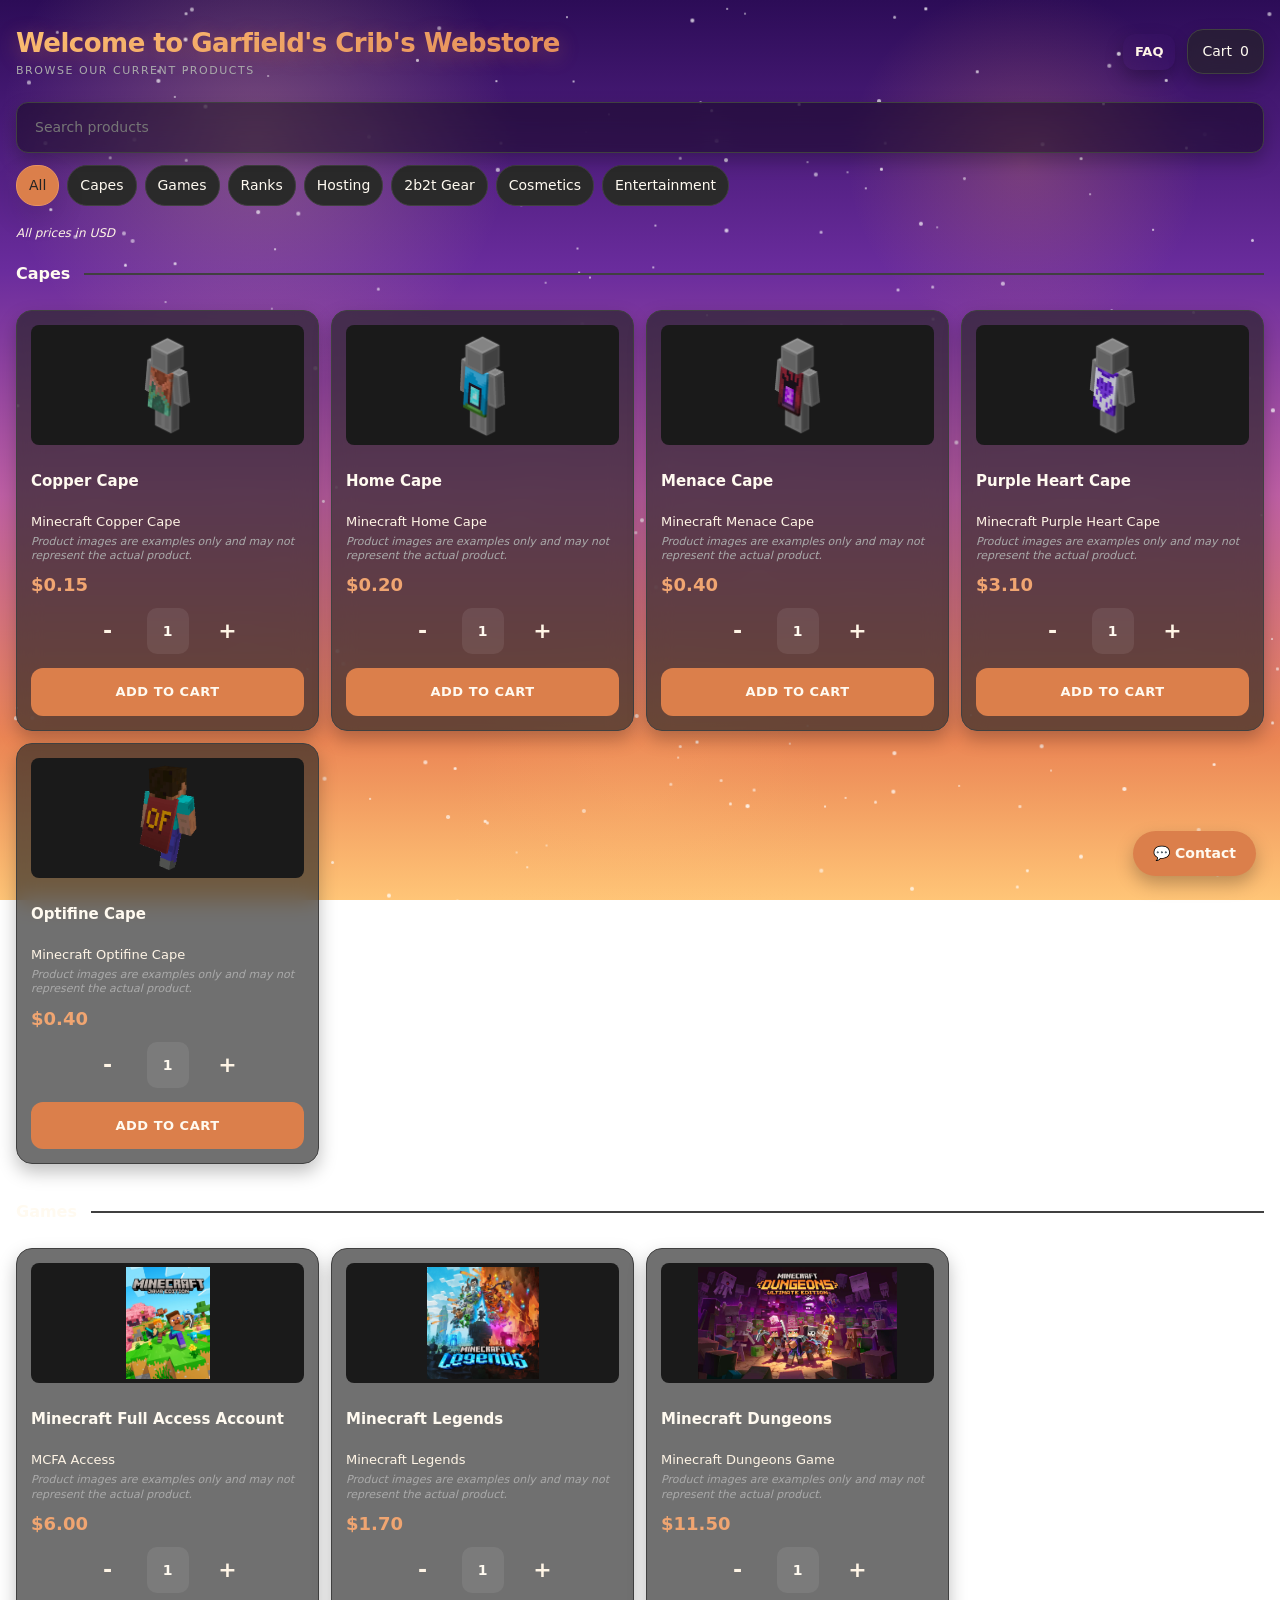
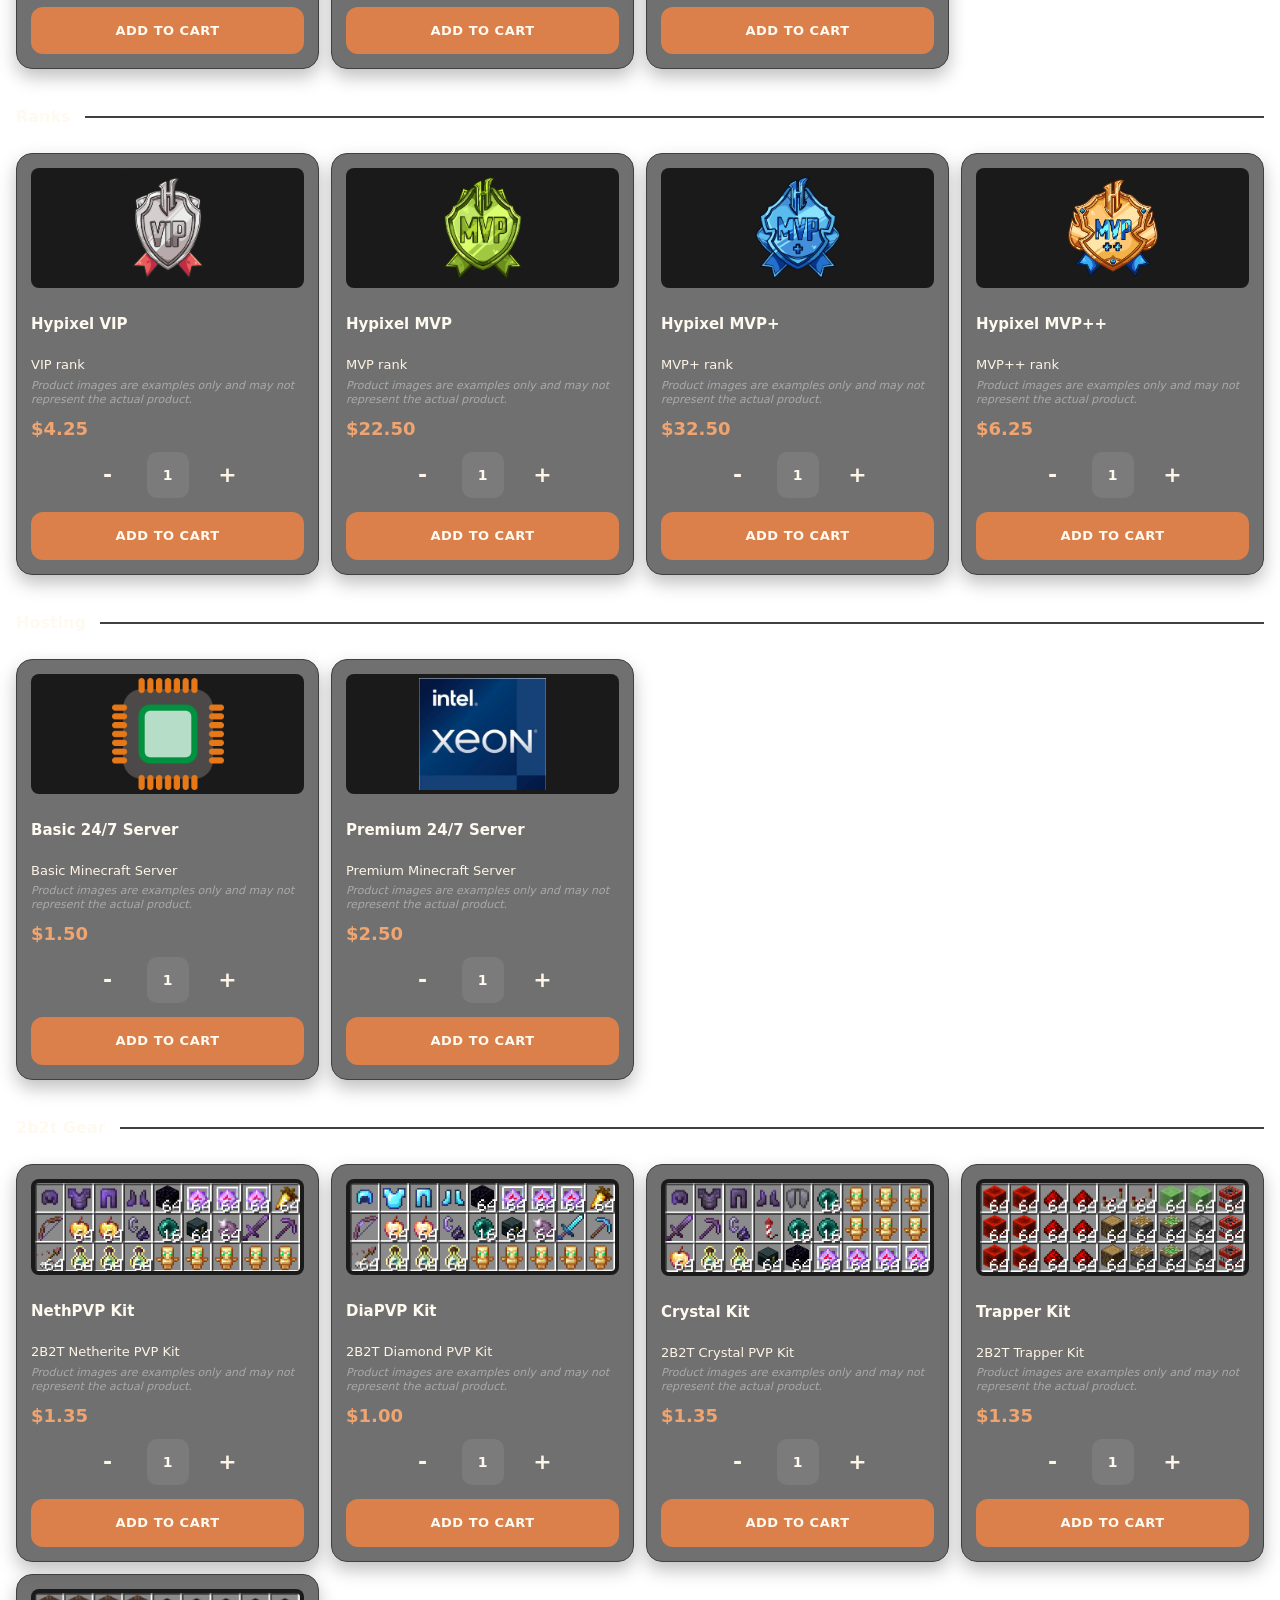
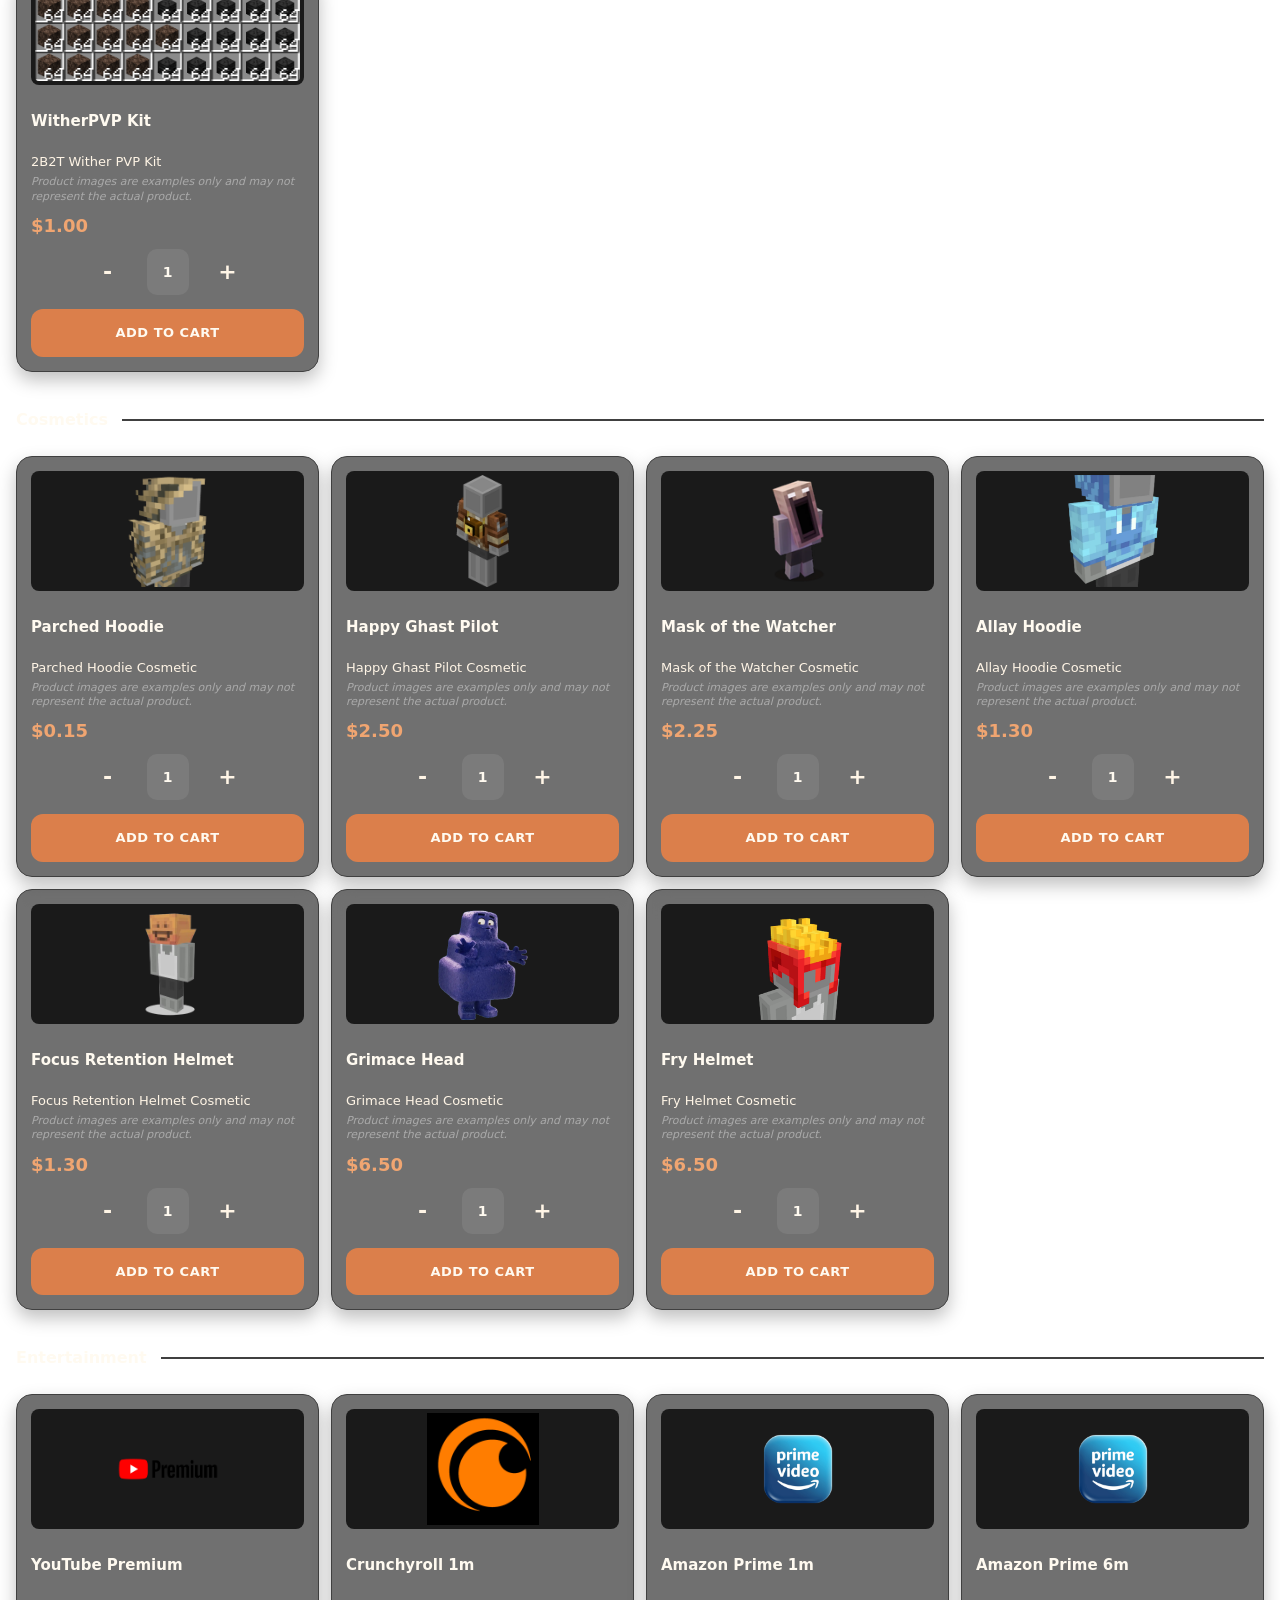
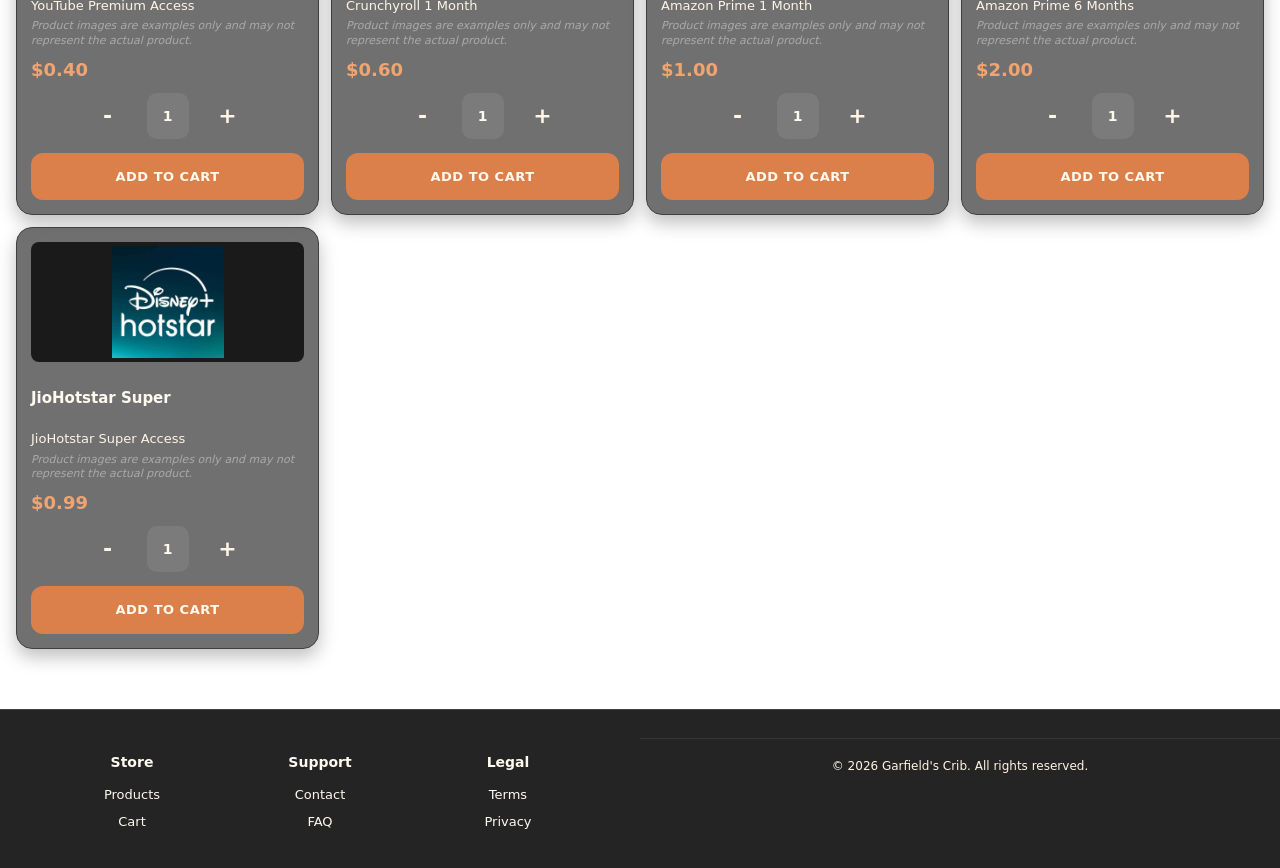
==== commit fda19177: "dwadawdwadwad" ====
--- a/index.html
+++ b/index.html
@@ -13,7 +13,10 @@
 <h1>Welcome to Garfield's Crib's Webstore</h1>
 <p class="eyebrow">Browse Our Current Products</p>
 </div>
+<div class="header-nav">
+<a class="btn ghost" href="faq.html">FAQ</a>
 <a class="btn cart-btn" href="cart.html">Cart <span id="cartCount">0</span></a>
+</div>
 </header>
 <main class="page">
 <section class="controls">
@@ -36,11 +39,15 @@
 <a href="faq.html">FAQ</a>
 </div>
 <div class="footer-col">
+<h3>Legal</h3>
+<a href="terms.html">Terms</a>
+<a href="privacy.html">Privacy</a>
 </div>
 </div>
 <div class="footer-bottom">
 <p>&copy; 2026 Garfield's Crib. All rights reserved.</p>
 </div>
 </footer>
+<a href="contact.html" class="floating-contact">💬 Contact</a>
 </body>
 </html>
--- a/styles.css
+++ b/styles.css
@@ -50,6 +50,14 @@
   position: relative;
   -webkit-user-select: none;
   user-select: none;
+  overflow-x: hidden;
+}
+
+body::before {
+  content: "";
+  position: fixed;
+  inset: 0;
+  z-index: -2;
   background-image:
     radial-gradient(circle at 20% 15%, rgba(255, 206, 153, 0.28), transparent 20%),
     radial-gradient(circle at 80% 18%, rgba(255, 170, 95, 0.22), transparent 14%),
@@ -58,8 +66,6 @@
   background-repeat: no-repeat, no-repeat, no-repeat, no-repeat;
   background-size: auto, auto, auto, cover;
   background-position: center center, center center, center center, center center;
-  background-attachment: fixed;
-  overflow-x: hidden;
 }
 
 #bgDots {
@@ -108,6 +114,31 @@
   display: flex;
   align-items: center;
   gap: 12px;
+}
+
+.header-nav {
+  display: flex;
+  align-items: center;
+  gap: 12px;
+}
+
+.floating-contact {
+  position: fixed;
+  bottom: 24px;
+  right: 24px;
+  background: var(--orange);
+  color: var(--cream);
+  padding: 12px 20px;
+  border-radius: 30px;
+  font-weight: 600;
+  z-index: 999;
+  box-shadow: var(--shadow);
+  transition: all 0.2s;
+}
+
+.floating-contact:hover {
+  background: var(--orange-hot);
+  transform: translateY(-4px);
 }
 
 .back-link {
@@ -169,6 +200,14 @@
   transition: all 0.3s cubic-bezier(0.175, 0.885, 0.32, 1.275);
 }
 
+@media (max-width: 768px) {
+  .btn, input, .card, .panel {
+    backdrop-filter: none;
+    -webkit-backdrop-filter: none;
+    background: rgba(36, 36, 36, 0.85);
+  }
+}
+
 .card:hover {
   transform: translateY(-6px);
   box-shadow: 0 16px 32px rgba(0,0,0,0.5);
@@ -654,6 +693,21 @@
     justify-content: center;
   }
 
+  .header-nav {
+    width: 100%;
+    justify-content: stretch;
+  }
+
+  .header-nav .btn {
+    flex: 1;
+    justify-content: center;
+  }
+  
+  .floating-contact {
+    bottom: 16px;
+    right: 16px;
+  }
+
   .controls {
     margin-bottom: 14px;
   }
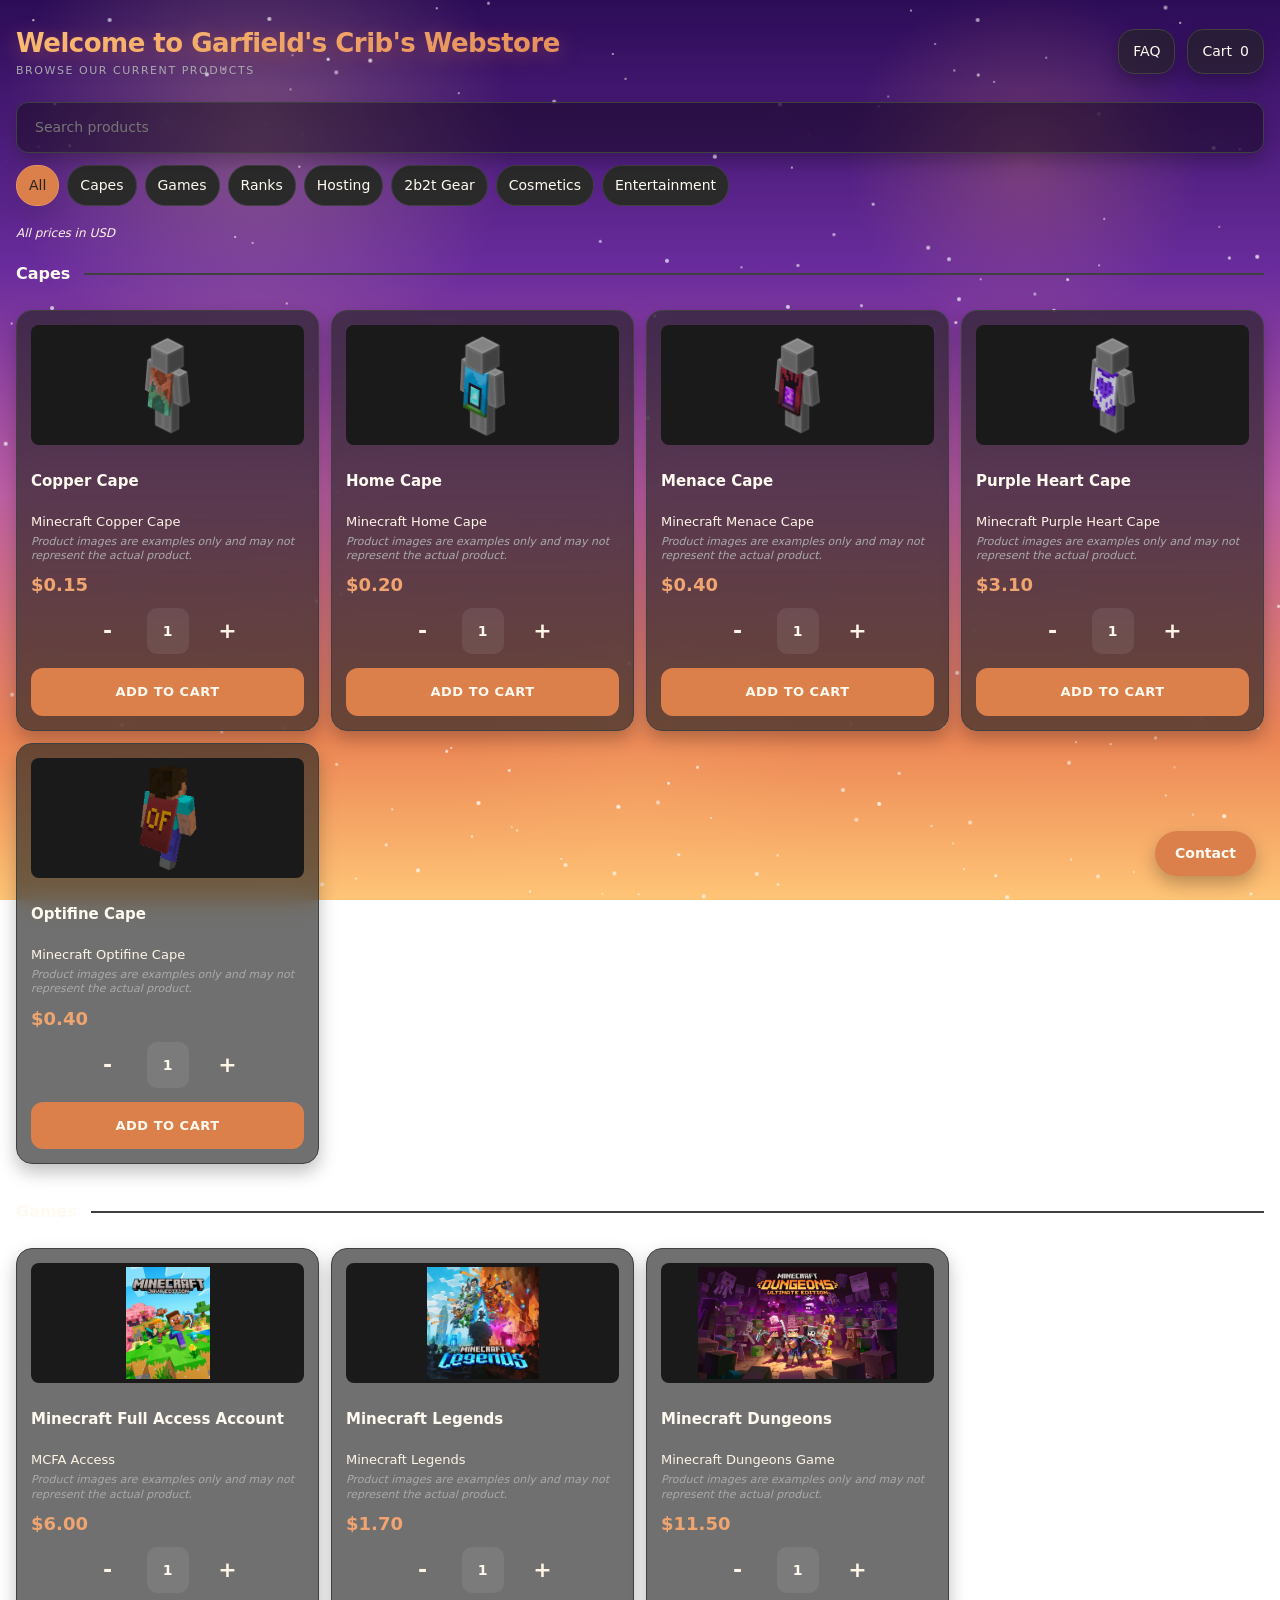
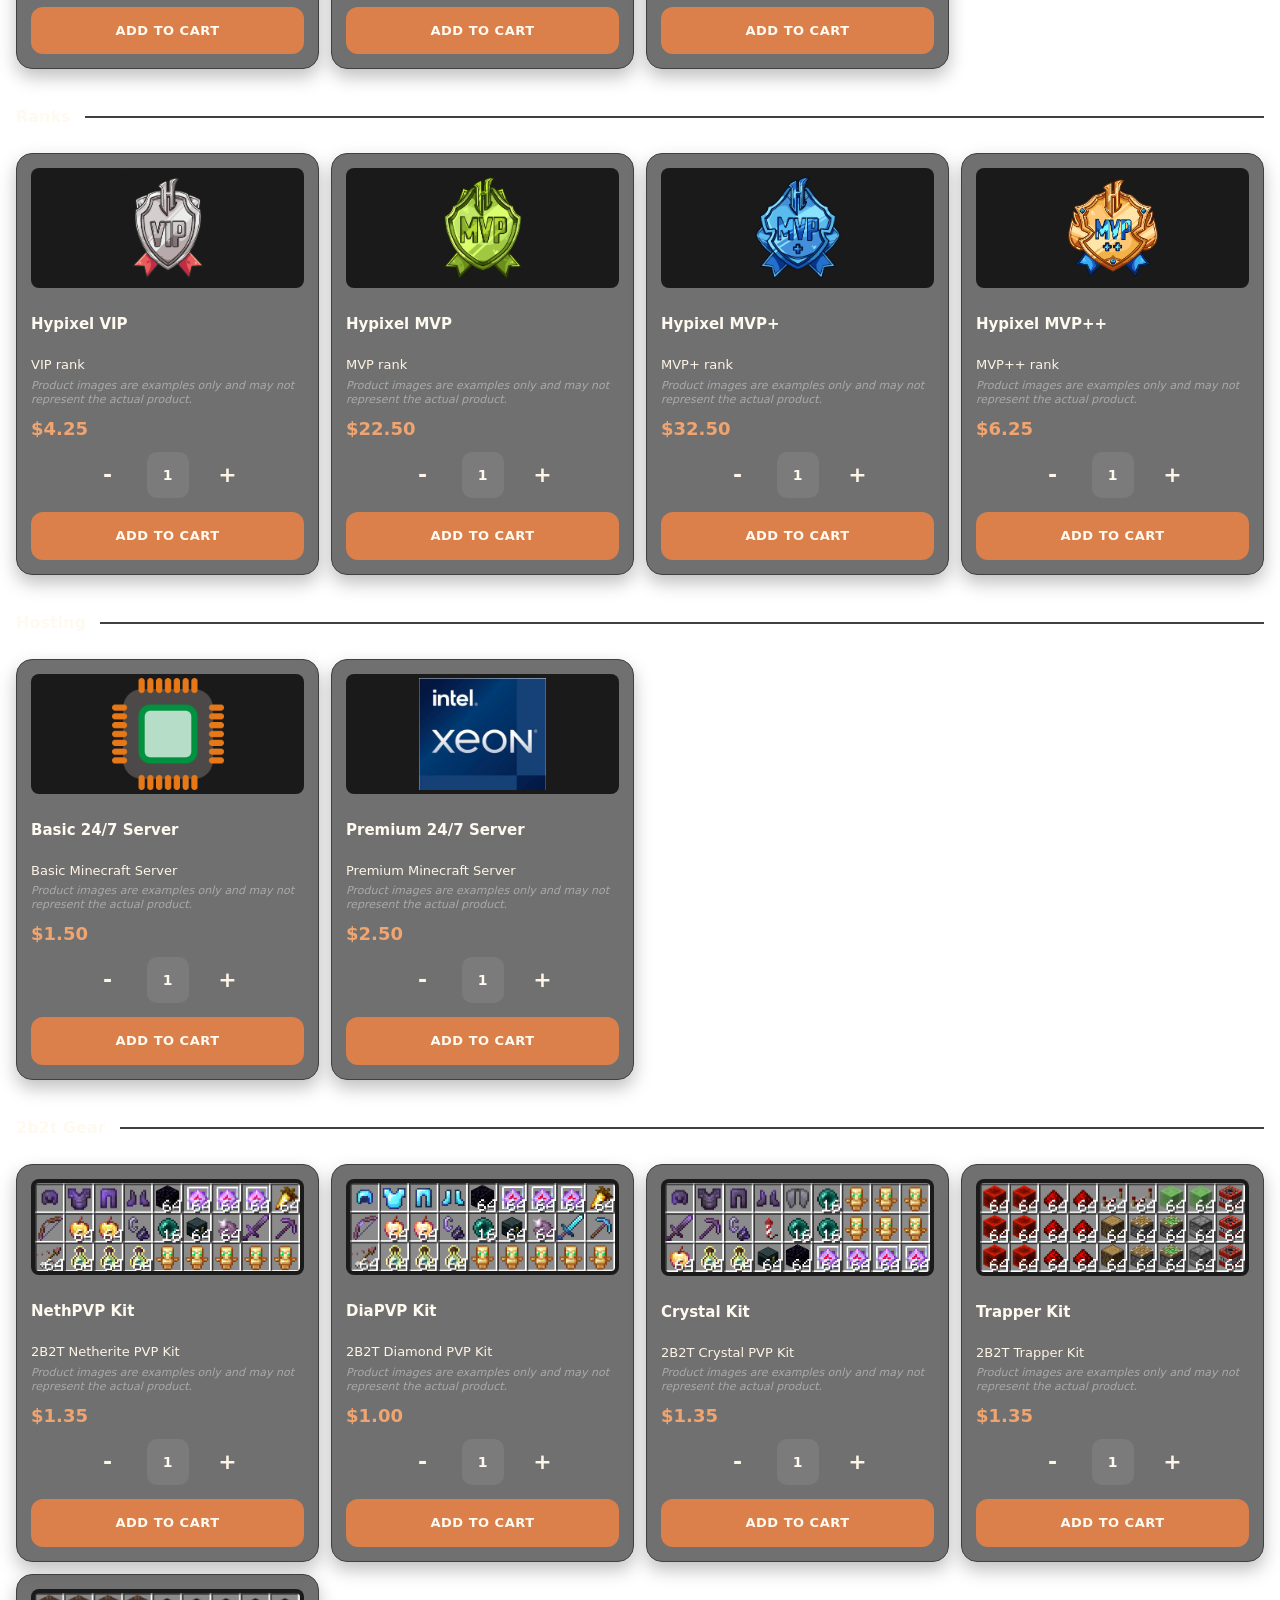
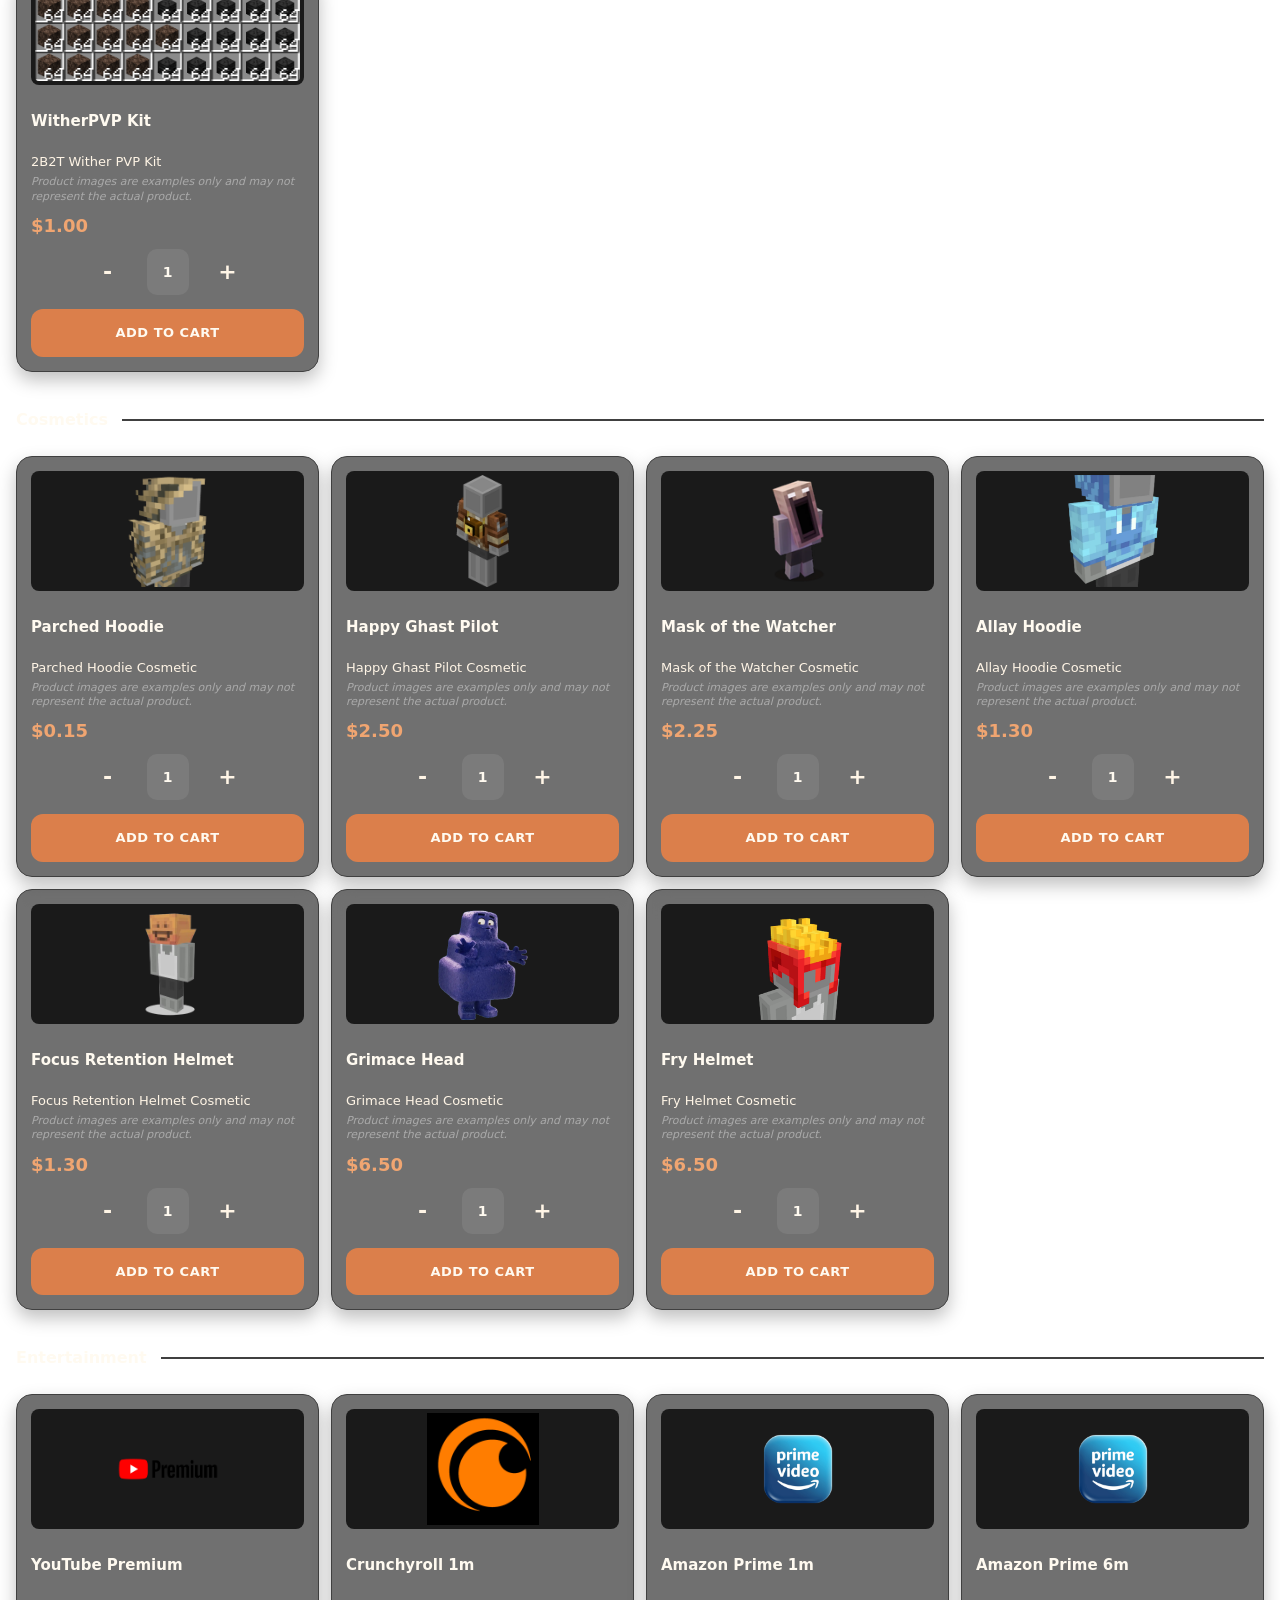
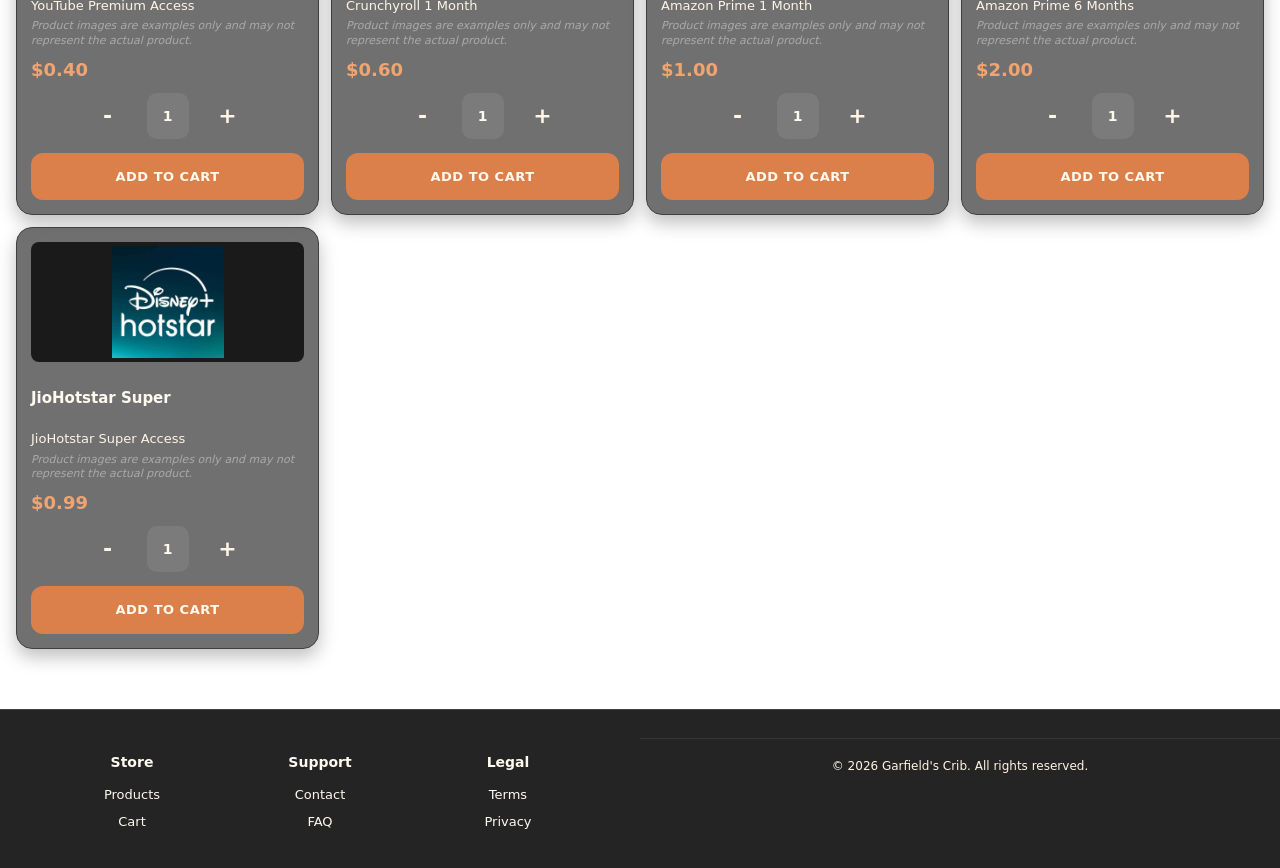
==== commit d4af7b9b: "a" ====
--- a/index.html
+++ b/index.html
@@ -4,6 +4,7 @@
 <meta charset="utf-8">
 <meta name="viewport" content="width=device-width,initial-scale=1">
 <title>Garfield's Crib Webstore</title>
+<link rel="icon" href="public/images/favicon.ico" type="image/x-icon">
 <link rel="stylesheet" href="styles.css">
 <script defer src="app.js"></script>
 </head>
@@ -14,7 +15,7 @@
 <p class="eyebrow">Browse Our Current Products</p>
 </div>
 <div class="header-nav">
-<a class="btn ghost" href="faq.html">FAQ</a>
+<a class="btn" href="faq.html">FAQ</a>
 <a class="btn cart-btn" href="cart.html">Cart <span id="cartCount">0</span></a>
 </div>
 </header>
@@ -48,6 +49,6 @@
 <p>&copy; 2026 Garfield's Crib. All rights reserved.</p>
 </div>
 </footer>
-<a href="contact.html" class="floating-contact">💬 Contact</a>
+<a href="contact.html" class="floating-contact">Contact</a>
 </body>
 </html>
--- a/styles.css
+++ b/styles.css
@@ -533,21 +533,24 @@
 .toast {
   min-width: 220px;
   max-width: 320px;
-  padding: 12px 16px;
-  border-radius: 14px;
+  padding: 14px 20px;
+  border-radius: 8px;
   background: rgba(36, 36, 36, 0.95);
   color: var(--cream);
-  font-size: 14px;
-  box-shadow: var(--shadow);
-  border: 1px solid rgba(255,255,255,0.08);
-  animation: toast-in-out 3s ease forwards;
+  font-size: 15px;
+  font-weight: bold;
+  border: 1px solid rgba(255, 255, 255, 0.08);
+  border-left: 5px solid var(--orange);
+  box-shadow: 0 4px 15px rgba(219, 127, 75, 0.2);
+  animation: toast-in-out 3.5s ease forwards;
 }
 
 @keyframes toast-in-out {
-  0% { opacity: 0; transform: translateY(-12px); }
-  10% { opacity: 1; transform: translateY(0); }
-  85% { opacity: 1; transform: translateY(0); }
-  100% { opacity: 0; transform: translateY(-12px); }
+  0% { opacity: 0; transform: translateY(-20px) scale(0.9); }
+  10% { opacity: 1; transform: translateY(0) scale(1.05); }
+  15% { opacity: 1; transform: translateY(0) scale(1); }
+  85% { opacity: 1; transform: translateY(0) scale(1); }
+  100% { opacity: 0; transform: translateY(-20px) scale(0.9); }
 }
 
 .cart-list {
